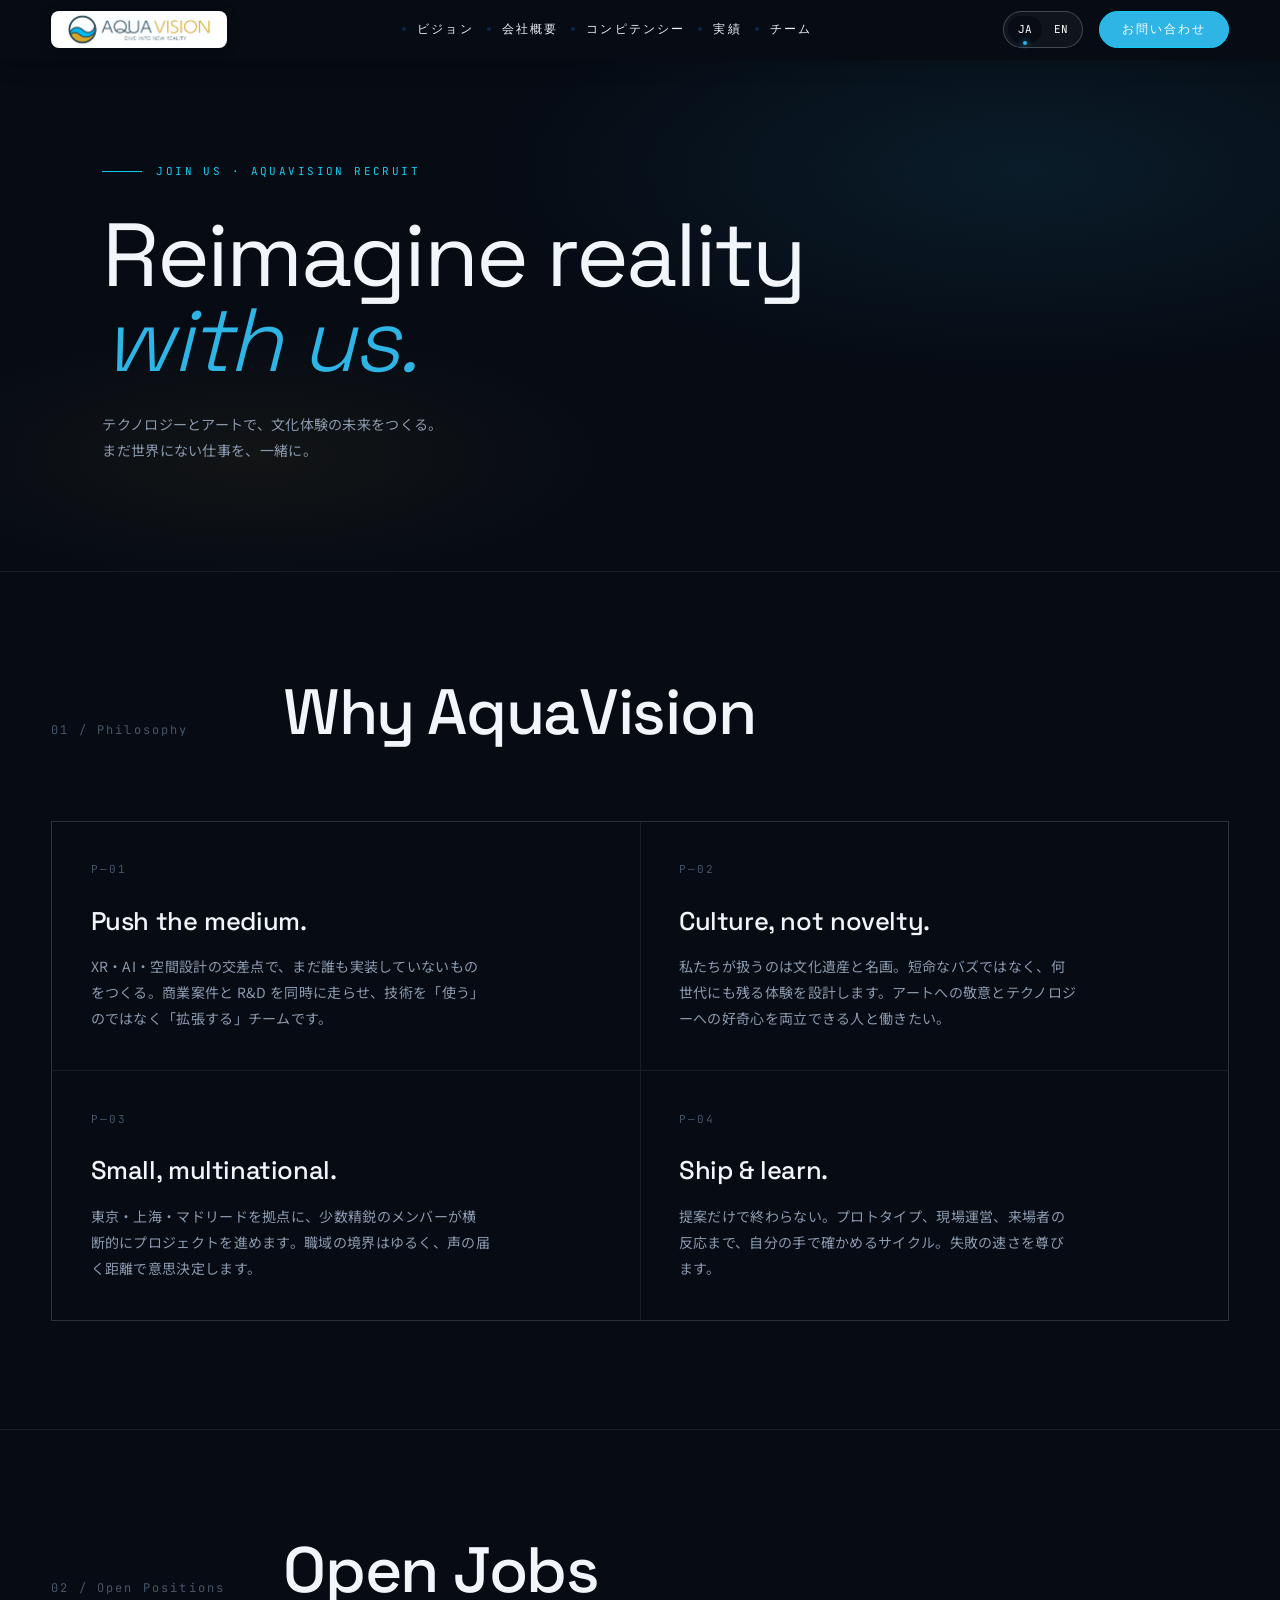
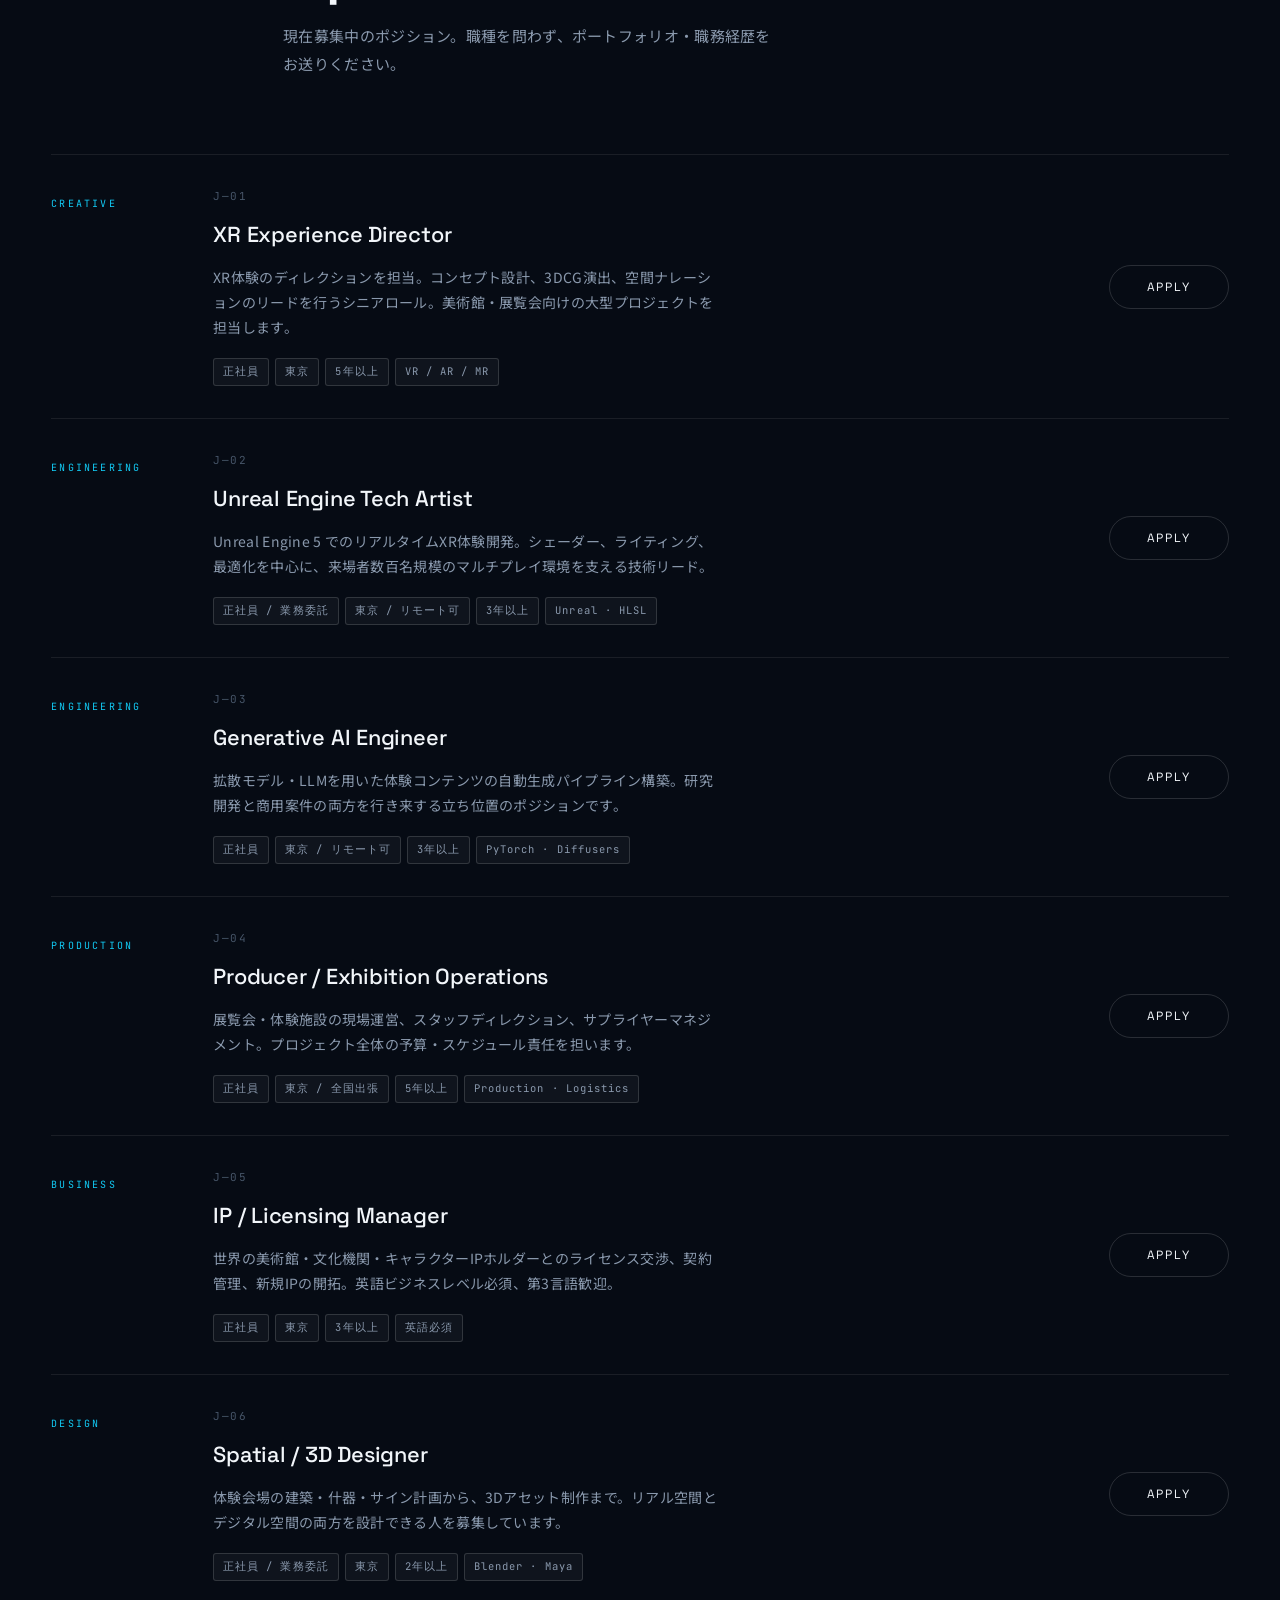
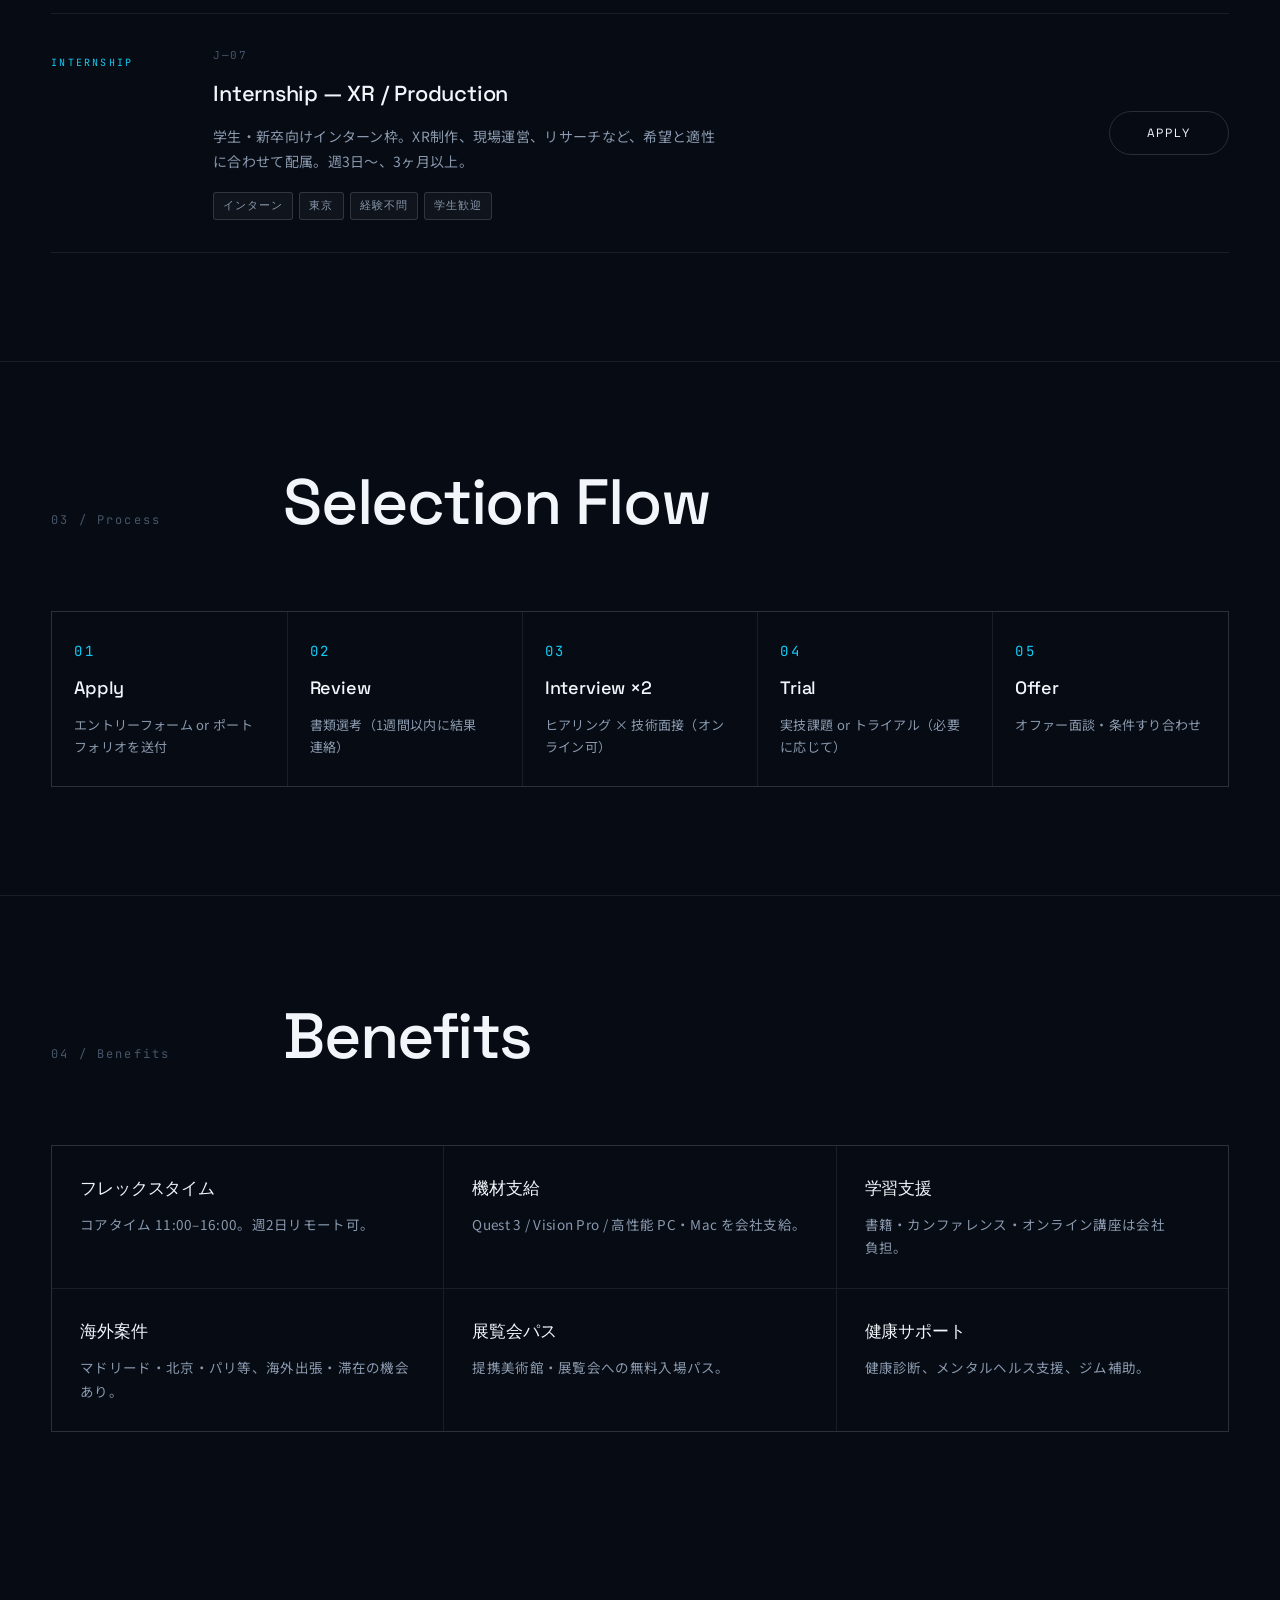
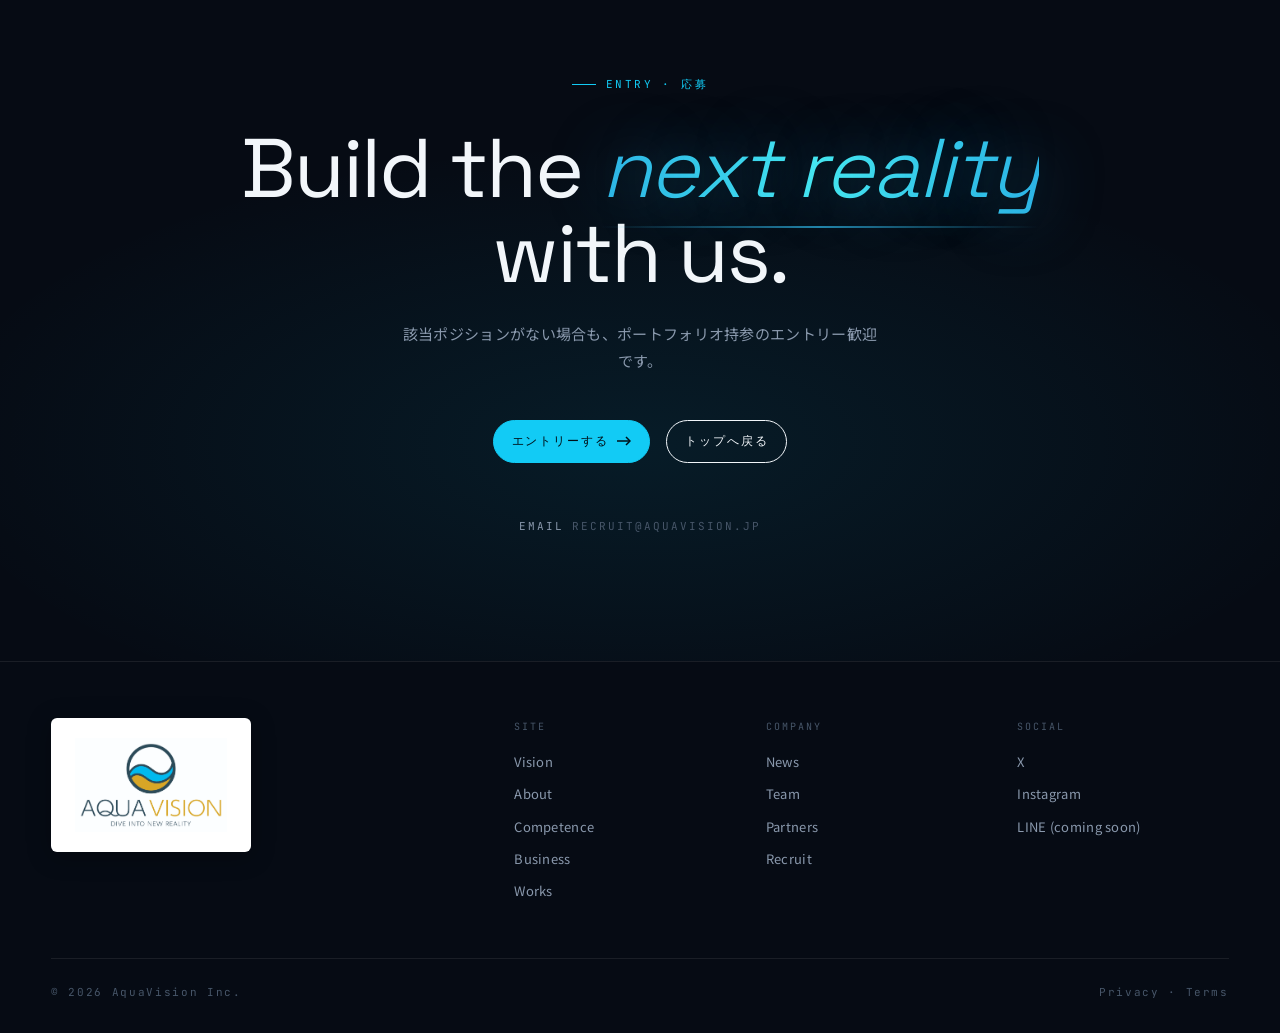
==== recruit.html @ 191fe47b "Initial publish: AquaVision website with hamburger nav and updated logo - Logo updated to aquavision" ====
<!doctype html>
<html lang="ja">
<head>
<meta charset="utf-8" />
<meta name="viewport" content="width=device-width, initial-scale=1" />
<title>Recruit — AquaVision Inc. — Dive Into New Reality</title>
<link rel="preconnect" href="https://fonts.googleapis.com">
<link rel="preconnect" href="https://fonts.gstatic.com" crossorigin>
<link rel="stylesheet" href="https://fonts.googleapis.com/css2?family=Space+Grotesk:wght@300;400;500;600;700&family=Noto+Sans+JP:wght@300;400;500;600;700&family=JetBrains+Mono:wght@400;500&display=swap">
<link rel="stylesheet" href="styles.css">
<link rel="stylesheet" href="subpage.css">
</head>
<body>

<!-- NAV -->
<nav class="nav scrolled" style="border-color: rgb(6, 11, 20); background-color: rgb(6, 11, 20); height: 60px;">
  <a href="index.html#vision" class="brand nav-brand-logo" style="line-height: 37; height: 37px;">
    <img src="assets/logo-horizontal-final.png" alt="AquaVision" style="width: auto; height: 35px;"/>
  </a>
  <ul class="nav-menu">
    <li><a href="index.html#vision" style="color: rgb(239, 243, 247);">ビジョン</a></li>
    <li><a href="index.html#about" style="color: rgb(239, 243, 247);">会社概要</a></li>
    <li><a href="index.html#services" style="color: rgb(239, 243, 247);">コンピテンシー</a></li>
    <li><a href="index.html#works" style="color: rgb(239, 243, 247);">実績</a></li>
    <li><a href="index.html#team" style="color: rgb(239, 243, 247);">チーム</a></li>
  </ul>
  <div class="nav-right">
    <div class="lang-toggle" role="group" aria-label="Language">
      <button class="active" style="background-color: rgb(7, 12, 21);">JA</button>
      <button style="color: rgb(255, 255, 255);">EN</button>
    </div>
    <a href="index.html#contact" class="cta-pill primary" style="height: 37px; border-color: rgb(20, 203, 245); color: rgb(20, 203, 245);">お問い合わせ</a>
  </div>
</nav>



<!-- ============== Hero ============== -->
<section class="subpage-hero" data-screen-label="Recruit Hero">
  <div class="container">
    <div class="subpage-eyebrow">
      <span class="line"></span>
      <span>JOIN US  ·  AquaVision Recruit</span>
    </div>
    <h1 class="subpage-headline">
      Reimagine reality<br/>
      <span class="it">with us.</span>
    </h1>
    <p class="subpage-headline-jp">
      テクノロジーとアートで、文化体験の未来をつくる。<br/>
      まだ世界にない仕事を、一緒に。
    </p>
  </div>
</section>

<!-- ============== Philosophy ============== -->
<section class="section" data-screen-label="Philosophy">
  <div class="container">
    <div class="section-header">
      <div class="label">01 / Philosophy</div>
      <div>
        <h2 class="h-section">Why AquaVision</h2>
      </div>
    </div>
    <div class="philosophy-grid">
      <div class="philo-card">
        <div class="philo-num">P—01</div>
        <h3 class="philo-title">Push the medium.</h3>
        <p class="philo-body">XR・AI・空間設計の交差点で、まだ誰も実装していないものをつくる。商業案件と R&D を同時に走らせ、技術を「使う」のではなく「拡張する」チームです。</p>
      </div>
      <div class="philo-card">
        <div class="philo-num">P—02</div>
        <h3 class="philo-title">Culture, not novelty.</h3>
        <p class="philo-body">私たちが扱うのは文化遺産と名画。短命なバズではなく、何世代にも残る体験を設計します。アートへの敬意とテクノロジーへの好奇心を両立できる人と働きたい。</p>
      </div>
      <div class="philo-card">
        <div class="philo-num">P—03</div>
        <h3 class="philo-title">Small, multinational.</h3>
        <p class="philo-body">東京・上海・マドリードを拠点に、少数精鋭のメンバーが横断的にプロジェクトを進めます。職域の境界はゆるく、声の届く距離で意思決定します。</p>
      </div>
      <div class="philo-card">
        <div class="philo-num">P—04</div>
        <h3 class="philo-title">Ship & learn.</h3>
        <p class="philo-body">提案だけで終わらない。プロトタイプ、現場運営、来場者の反応まで、自分の手で確かめるサイクル。失敗の速さを尊びます。</p>
      </div>
    </div>
  </div>
</section>

<!-- ============== Jobs ============== -->
<section id="jobs" class="section" data-screen-label="Jobs">
  <div class="container">
    <div class="section-header">
      <div class="label">02 / Open Positions</div>
      <div>
        <h2 class="h-section">Open Jobs</h2>
        <p class="lede" style="margin-top:20px;">現在募集中のポジション。職種を問わず、ポートフォリオ・職務経歴をお送りください。</p>
      </div>
    </div>

    <ul class="job-list">

      <li class="job-row">
        <div class="job-team">CREATIVE</div>
        <div class="job-main">
          <div class="job-id">J—01</div>
          <h3 class="job-title">XR Experience Director</h3>
          <p class="job-summary">XR体験のディレクションを担当。コンセプト設計、3DCG演出、空間ナレーションのリードを行うシニアロール。美術館・展覧会向けの大型プロジェクトを担当します。</p>
          <div class="job-tags">
            <span class="job-tag">正社員</span>
            <span class="job-tag">東京</span>
            <span class="job-tag">5年以上</span>
            <span class="job-tag">VR / AR / MR</span>
          </div>
        </div>
        <button type="button" class="job-apply">Apply</button>
      </li>

      <li class="job-row">
        <div class="job-team">ENGINEERING</div>
        <div class="job-main">
          <div class="job-id">J—02</div>
          <h3 class="job-title">Unreal Engine Tech Artist</h3>
          <p class="job-summary">Unreal Engine 5 でのリアルタイムXR体験開発。シェーダー、ライティング、最適化を中心に、来場者数百名規模のマルチプレイ環境を支える技術リード。</p>
          <div class="job-tags">
            <span class="job-tag">正社員 / 業務委託</span>
            <span class="job-tag">東京 / リモート可</span>
            <span class="job-tag">3年以上</span>
            <span class="job-tag">Unreal · HLSL</span>
          </div>
        </div>
        <button type="button" class="job-apply">Apply</button>
      </li>

      <li class="job-row">
        <div class="job-team">ENGINEERING</div>
        <div class="job-main">
          <div class="job-id">J—03</div>
          <h3 class="job-title">Generative AI Engineer</h3>
          <p class="job-summary">拡散モデル・LLMを用いた体験コンテンツの自動生成パイプライン構築。研究開発と商用案件の両方を行き来する立ち位置のポジションです。</p>
          <div class="job-tags">
            <span class="job-tag">正社員</span>
            <span class="job-tag">東京 / リモート可</span>
            <span class="job-tag">3年以上</span>
            <span class="job-tag">PyTorch · Diffusers</span>
          </div>
        </div>
        <button type="button" class="job-apply">Apply</button>
      </li>

      <li class="job-row">
        <div class="job-team">PRODUCTION</div>
        <div class="job-main">
          <div class="job-id">J—04</div>
          <h3 class="job-title">Producer / Exhibition Operations</h3>
          <p class="job-summary">展覧会・体験施設の現場運営、スタッフディレクション、サプライヤーマネジメント。プロジェクト全体の予算・スケジュール責任を担います。</p>
          <div class="job-tags">
            <span class="job-tag">正社員</span>
            <span class="job-tag">東京 / 全国出張</span>
            <span class="job-tag">5年以上</span>
            <span class="job-tag">Production · Logistics</span>
          </div>
        </div>
        <button type="button" class="job-apply">Apply</button>
      </li>

      <li class="job-row">
        <div class="job-team">BUSINESS</div>
        <div class="job-main">
          <div class="job-id">J—05</div>
          <h3 class="job-title">IP / Licensing Manager</h3>
          <p class="job-summary">世界の美術館・文化機関・キャラクターIPホルダーとのライセンス交渉、契約管理、新規IPの開拓。英語ビジネスレベル必須、第3言語歓迎。</p>
          <div class="job-tags">
            <span class="job-tag">正社員</span>
            <span class="job-tag">東京</span>
            <span class="job-tag">3年以上</span>
            <span class="job-tag">英語必須</span>
          </div>
        </div>
        <button type="button" class="job-apply">Apply</button>
      </li>

      <li class="job-row">
        <div class="job-team">DESIGN</div>
        <div class="job-main">
          <div class="job-id">J—06</div>
          <h3 class="job-title">Spatial / 3D Designer</h3>
          <p class="job-summary">体験会場の建築・什器・サイン計画から、3Dアセット制作まで。リアル空間とデジタル空間の両方を設計できる人を募集しています。</p>
          <div class="job-tags">
            <span class="job-tag">正社員 / 業務委託</span>
            <span class="job-tag">東京</span>
            <span class="job-tag">2年以上</span>
            <span class="job-tag">Blender · Maya</span>
          </div>
        </div>
        <button type="button" class="job-apply">Apply</button>
      </li>

      <li class="job-row">
        <div class="job-team">INTERNSHIP</div>
        <div class="job-main">
          <div class="job-id">J—07</div>
          <h3 class="job-title">Internship — XR / Production</h3>
          <p class="job-summary">学生・新卒向けインターン枠。XR制作、現場運営、リサーチなど、希望と適性に合わせて配属。週3日〜、3ヶ月以上。</p>
          <div class="job-tags">
            <span class="job-tag">インターン</span>
            <span class="job-tag">東京</span>
            <span class="job-tag">経験不問</span>
            <span class="job-tag">学生歓迎</span>
          </div>
        </div>
        <button type="button" class="job-apply">Apply</button>
      </li>

    </ul>
  </div>
</section>

<!-- ============== Process ============== -->
<section class="section" data-screen-label="Process">
  <div class="container">
    <div class="section-header">
      <div class="label">03 / Process</div>
      <div>
        <h2 class="h-section">Selection Flow</h2>
      </div>
    </div>
    <ol class="flow-list">
      <li><span class="flow-num">01</span><span class="flow-step">Apply</span><span class="flow-desc">エントリーフォーム or ポートフォリオを送付</span></li>
      <li><span class="flow-num">02</span><span class="flow-step">Review</span><span class="flow-desc">書類選考（1週間以内に結果連絡）</span></li>
      <li><span class="flow-num">03</span><span class="flow-step">Interview ×2</span><span class="flow-desc">ヒアリング × 技術面接（オンライン可）</span></li>
      <li><span class="flow-num">04</span><span class="flow-step">Trial</span><span class="flow-desc">実技課題 or トライアル（必要に応じて）</span></li>
      <li><span class="flow-num">05</span><span class="flow-step">Offer</span><span class="flow-desc">オファー面談・条件すり合わせ</span></li>
    </ol>
  </div>
</section>

<!-- ============== Benefits ============== -->
<section class="section" data-screen-label="Benefits">
  <div class="container">
    <div class="section-header">
      <div class="label">04 / Benefits</div>
      <div>
        <h2 class="h-section">Benefits</h2>
      </div>
    </div>
    <div class="benefits-grid">
      <div class="benefit"><div class="benefit-h">フレックスタイム</div><p>コアタイム 11:00–16:00。週2日リモート可。</p></div>
      <div class="benefit"><div class="benefit-h">機材支給</div><p>Quest 3 / Vision Pro / 高性能 PC・Mac を会社支給。</p></div>
      <div class="benefit"><div class="benefit-h">学習支援</div><p>書籍・カンファレンス・オンライン講座は会社負担。</p></div>
      <div class="benefit"><div class="benefit-h">海外案件</div><p>マドリード・北京・パリ等、海外出張・滞在の機会あり。</p></div>
      <div class="benefit"><div class="benefit-h">展覧会パス</div><p>提携美術館・展覧会への無料入場パス。</p></div>
      <div class="benefit"><div class="benefit-h">健康サポート</div><p>健康診断、メンタルヘルス支援、ジム補助。</p></div>
    </div>
  </div>
</section>

<!-- ============== CTA ============== -->
<section class="contact" data-screen-label="Apply CTA">
  <div class="contact-bg"></div>
  <div class="container contact-inner">
    <div class="eyebrow" style="margin-bottom:32px;">ENTRY  ·  応募</div>
    <h2 class="contact-line">Build the <em>next reality</em><br/>with us.</h2>
    <p class="lede" style="margin:24px auto 0; text-align:center;">該当ポジションがない場合も、ポートフォリオ持参のエントリー歓迎です。</p>
    <div class="contact-cta">
      <a href="mailto:recruit@aquavision.jp" class="cta-pill primary">エントリーする
        <svg width="14" height="10" viewBox="0 0 14 10" fill="none" stroke="currentColor" stroke-width="1.5">
          <line x1="0" y1="5" x2="12" y2="5"/>
          <polyline points="9,1 13,5 9,9"/>
        </svg>
      </a>
      <a href="index.html" class="cta-pill">トップへ戻る</a>
    </div>
    <div class="contact-meta">
      <span><span style="color:var(--fg-dim); margin-right:8px;">Email</span><a href="mailto:recruit@aquavision.jp">recruit@aquavision.jp</a></span>
    </div>
  </div>
</section>

<!-- FOOTER -->
<footer class="footer">
  <div class="footer-brand">
    <div class="footer-logo-card">
      <img src="assets/logo-vertical-cmyk.jpg" alt="AquaVision — Dive Into New Reality" />
    </div>
  </div>
  <div class="footer-col">
    <h5>Site</h5>
    <ul>
      <li><a href="index.html#vision">Vision</a></li>
      <li><a href="index.html#about">About</a></li>
      <li><a href="index.html#services">Competence</a></li>
      <li><a href="index.html#business">Business</a></li>
      <li><a href="index.html#works">Works</a></li>
    </ul>
  </div>
  <div class="footer-col">
    <h5>Company</h5>
    <ul>
      <li><a href="news.html">News</a></li>
      <li><a href="index.html#team">Team</a></li>
      <li><a href="index.html#partners">Partners</a></li>
      <li><a href="recruit.html">Recruit</a></li>
    </ul>
  </div>
  <div class="footer-col">
    <h5>Social</h5>
    <ul>
      <li><a href="https://x.com/AquaVisionVR" target="_blank" rel="noopener noreferrer">X</a></li>
      <li><a href="https://www.instagram.com/artmasters.jp/" target="_blank" rel="noopener noreferrer">Instagram</a></li>
      <li><a href="#">LINE  (coming soon)</a></li>
    </ul>
  </div>
  <div class="footer-bottom">
    <span>© 2026 AquaVision Inc.</span>
    <a href="#">Privacy · Terms</a>
  </div>
</footer>



</body>
</html>
---- styles.css ----
:root{
  /* Brand-rooted palette — navy + aqua + gold from AquaVision mark */
  --bg: #060B14;
  --bg-2: #0B1422;
  --bg-3: #0F1B2D;
  --navy: #0F3461;      /* brand navy (logo outline + AQUA) */
  --fg: #F2F6FA;
  --fg-dim: #8A99AD;
  --fg-mute: #475669;
  --line: rgba(255,255,255,0.08);
  --line-2: rgba(255,255,255,0.14);

  --aqua: #2EB5E6;      /* brand aqua (wave) */
  --gold: #D4A82A;      /* brand gold (VISION + lower wave) */

  --accent: oklch(0.78 0.14 220);     /* aqua */
  --accent-2: oklch(0.82 0.13 95);    /* gold */
  --accent-glow: oklch(0.78 0.14 220 / 0.35);

  --font-en: "Space Grotesk", "Helvetica Neue", Helvetica, Arial, sans-serif;
  --font-jp: "Noto Sans JP", "Hiragino Kaku Gothic ProN", sans-serif;
  --font-mono: "JetBrains Mono", ui-monospace, monospace;

  --container: 1440px;
  --gutter: clamp(20px, 4vw, 56px);
}

[data-accent="violet"]{
  --accent: oklch(0.78 0.16 295);
  --accent-2: oklch(0.66 0.20 300);
  --accent-glow: oklch(0.78 0.16 295 / 0.35);
}
[data-accent="amber"]{
  --accent: oklch(0.84 0.14 80);
  --accent-2: oklch(0.74 0.16 65);
  --accent-glow: oklch(0.84 0.14 80 / 0.32);
}
[data-accent="mint"]{
  --accent: oklch(0.84 0.13 165);
  --accent-2: oklch(0.74 0.16 170);
  --accent-glow: oklch(0.84 0.13 165 / 0.32);
}

*{ box-sizing: border-box; margin: 0; padding: 0; }
html, body{ background: var(--bg); color: var(--fg); }
html{ scroll-behavior: smooth; }
body{
  font-family: var(--font-jp);
  font-weight: 400;
  font-size: 15px;
  line-height: 1.7;
  letter-spacing: 0.02em;
  -webkit-font-smoothing: antialiased;
  overflow-x: hidden;
  text-wrap: pretty;
}

img, svg, video{ display: block; max-width: 100%; }
a{ color: inherit; text-decoration: none; }
button{ font: inherit; color: inherit; background: none; border: none; cursor: pointer; }

::selection{ background: var(--accent); color: var(--bg); }

/* ================ Reusables ================= */
.eyebrow{
  font-family: var(--font-mono);
  font-size: 11px;
  letter-spacing: 0.22em;
  text-transform: uppercase;
  color: var(--accent);
  display: inline-flex;
  align-items: center;
  gap: 10px;
}
.eyebrow::before{
  content: "";
  width: 24px; height: 1px;
  background: var(--accent);
}
.eyebrow.no-line::before{ display: none; }

.h-display{
  font-family: var(--font-en);
  font-weight: 500;
  font-size: clamp(48px, 7.5vw, 112px);
  letter-spacing: -0.025em;
  line-height: 0.95;
}
.h-section{
  font-family: var(--font-en);
  font-weight: 500;
  font-size: clamp(40px, 5vw, 72px);
  letter-spacing: -0.02em;
  line-height: 1.0;
}
.h-jp-sub{
  font-family: var(--font-jp);
  font-weight: 400;
  font-size: clamp(14px, 1vw, 16px);
  letter-spacing: 0.18em;
  color: var(--fg-dim);
  margin-top: 14px;
}
.h-sub{
  font-family: var(--font-jp);
  font-weight: 500;
  font-size: clamp(20px, 1.8vw, 28px);
  letter-spacing: 0.02em;
  line-height: 1.5;
}
.lede{
  color: var(--fg-dim);
  font-size: clamp(15px, 1.05vw, 17px);
  line-height: 1.85;
  max-width: 62ch;
}
.mono{ font-family: var(--font-mono); }

.container{
  max-width: var(--container);
  margin: 0 auto;
  padding: 0 var(--gutter);
}

.section{
  padding: clamp(80px, 12vh, 160px) 0;
  position: relative;
}
.section + .section{ border-top: 1px solid var(--line); }

.section-header{
  display: grid;
  grid-template-columns: 200px 1fr;
  gap: 32px;
  align-items: baseline;
  margin-bottom: clamp(40px, 6vw, 80px);
}
.section-header .label{
  font-family: var(--font-mono);
  font-size: 12px;
  letter-spacing: 0.18em;
  color: var(--fg-mute);
  padding-top: 12px;
}
@media (max-width: 720px){
  .section-header{ grid-template-columns: 1fr; gap: 16px; }
  .section-header .label{ padding-top: 0; }
}

/* ================ Nav ================ */
.nav{
  position: fixed;
  inset: 0 0 auto 0;
  z-index: 50;
  padding: 18px var(--gutter);
  display: flex;
  align-items: center;
  justify-content: space-between;
  background: #FFFFFF;
  border-bottom: 1px solid rgba(15, 52, 97, 0.08);
  transition: box-shadow .3s ease;
  color: var(--navy);
}
.nav.scrolled{
  box-shadow: 0 2px 24px rgba(0, 0, 0, 0.18);
}
.brand{
  display: flex; align-items: center; gap: 10px;
  font-family: var(--font-en);
  font-weight: 600;
  letter-spacing: 0.02em;
  color: var(--navy);
  background: #FFFFFF;
  padding: 6px 14px 6px 8px;
  border-radius: 999px;
  box-shadow: 0 2px 12px rgba(0, 0, 0, 0.25);
}
.brand.nav-brand-pill{
  background: #FFFFFF;
  padding: 0 18px 0 8px;
  border-radius: 999px;
  box-shadow: 0 2px 12px rgba(0, 0, 0, 0.25);
  display: inline-flex;
  align-items: center;
  gap: 12px;
  text-decoration: none;
  height: 42px;
}
.brand.nav-brand-pill .brand-name-nav{
  display: inline-flex;
  align-items: center;
  line-height: 1;
}
.brand.nav-brand-pill .aqua-part{ color: #0F3461; }
.brand.nav-brand-pill .accent{ color: #D4A82A; }

.brand.nav-brand-logo{
  background: #FFFFFF;
  padding: 5px 14px;
  border-radius: 8px;
  box-shadow: 0 2px 12px rgba(0, 0, 0, 0.25);
  height: 44px;
}
.brand.nav-brand-logo img{
  height: 100%;
  width: auto;
  display: block;
}
.brand-mark{
  width: 28px; height: 28px;
  display: grid; place-items: center;
}
.brand-name{ font-size: 15px; }
.brand-name .accent{ color: var(--gold); }

.nav-menu{
  display: flex; gap: 28px;
  font-family: var(--font-en);
  font-size: 12px;
  letter-spacing: 0.18em;
  text-transform: uppercase;
  color: rgba(15, 52, 97, 0.65);
}
.nav-menu a{ transition: color .2s; position: relative; padding: 6px 0; color: inherit; }
.nav-menu a:hover{ color: var(--navy); }
.nav-menu a:hover::after{
  content: ""; position: absolute; left: 0; bottom: 0; height: 1px; width: 100%;
  background: var(--navy);
}
@media (max-width: 900px){ .nav-menu{ display: none; } }

.nav-right{ display: flex; align-items: center; gap: 16px; }
@media (max-width: 900px){
  .nav-lang-desktop,
  .nav-cta-desktop{ display: none !important; }
}

/* ================ Hamburger ================ */
.hamburger{
  display: none;
  flex-direction: column;
  gap: 5px;
  width: 36px;
  height: 36px;
  justify-content: center;
  align-items: center;
  border: 1px solid rgba(255,255,255,0.2);
  border-radius: 6px;
  background: rgba(255,255,255,0.06);
  transition: background .2s, border-color .2s;
  flex-shrink: 0;
}
.hamburger:hover{ background: rgba(255,255,255,0.12); border-color: rgba(255,255,255,0.35); }
.hamburger span{
  display: block;
  width: 18px; height: 1.5px;
  background: #fff;
  border-radius: 2px;
  transition: transform .3s cubic-bezier(.2,.7,.2,1), opacity .3s;
  transform-origin: center;
}
.hamburger.open span:nth-child(1){ transform: translateY(6.5px) rotate(45deg); }
.hamburger.open span:nth-child(2){ opacity: 0; transform: scaleX(0); }
.hamburger.open span:nth-child(3){ transform: translateY(-6.5px) rotate(-45deg); }
@media (max-width: 900px){ .hamburger{ display: flex; } }

/* ================ Mobile menu ================ */
.mobile-menu-overlay{
  position: fixed; inset: 0;
  z-index: 44;
  background: rgba(0,0,0,0.55);
  backdrop-filter: blur(3px);
}
.mobile-menu{
  position: fixed;
  top: 60px; right: 0; bottom: 0;
  width: min(300px, 100vw);
  z-index: 45;
  background: rgb(8, 14, 26);
  border-left: 1px solid rgba(255,255,255,0.09);
  display: flex;
  flex-direction: column;
  padding: 28px 24px 32px;
  transform: translateX(100%);
  transition: transform .35s cubic-bezier(.2,.7,.2,1);
  will-change: transform;
}
.mobile-menu.open{ transform: translateX(0); }
.mobile-menu-list{
  list-style: none;
  flex: 1;
}
.mobile-menu-list a{
  display: block;
  font-family: var(--font-en);
  font-size: 13px;
  letter-spacing: 0.2em;
  text-transform: uppercase;
  color: rgba(255,255,255,0.65);
  padding: 15px 0;
  border-bottom: 1px solid rgba(255,255,255,0.07);
  transition: color .2s, padding-left .2s;
}
.mobile-menu-list a:hover{ color: var(--aqua); padding-left: 6px; }
.mobile-menu-bottom{
  display: flex;
  flex-direction: column;
  gap: 14px;
  padding-top: 24px;
  border-top: 1px solid rgba(255,255,255,0.09);
}
.mobile-menu-bottom .lang-toggle{
  border-color: rgba(255,255,255,0.18);
}
.mobile-menu-bottom .cta-pill{
  text-align: center;
  justify-content: center;
}
.lang-toggle{
  font-family: var(--font-mono);
  font-size: 11px;
  letter-spacing: 0.15em;
  border: 1px solid rgba(255, 255, 255, 0.22);
  border-radius: 999px;
  padding: 4px;
  display: flex;
  gap: 2px;
  background: rgba(255, 255, 255, 0.04);
}
.lang-toggle button{
  padding: 4px 10px;
  border-radius: 999px;
  color: #FFFFFF;
  transition: all .2s;
  position: relative;
}
.lang-toggle button:hover{ background: rgba(255, 255, 255, 0.08); }
.lang-toggle button.active{
  background: rgba(255, 255, 255, 0.08);
  color: #FFFFFF;
  font-weight: 400;
}
/* small aqua dot indicator under the active option */
.lang-toggle button.active::after{
  content: "";
  position: absolute;
  left: 50%;
  bottom: -2px;
  transform: translateX(-50%);
  width: 4px; height: 4px;
  border-radius: 50%;
  background: var(--aqua);
  box-shadow: 0 0 6px var(--aqua);
}
.cta-pill{
  font-family: var(--font-en);
  font-size: 12px;
  letter-spacing: 0.16em;
  text-transform: uppercase;
  border: 1px solid var(--fg);
  color: var(--fg);
  padding: 10px 18px;
  border-radius: 999px;
  transition: all .2s;
  display: inline-flex;
  align-items: center;
  gap: 8px;
}
.cta-pill:hover{
  background: var(--fg);
  color: var(--bg);
}
.cta-pill.primary{
  background: var(--accent);
  border-color: var(--accent);
  color: #001018;
}
.cta-pill.primary:hover{
  background: transparent;
  color: var(--accent);
}
/* CTA inside the nav — bright aqua background, white text */
.nav .cta-pill.primary{
  background: var(--aqua);
  border-color: var(--aqua);
  color: #FFFFFF !important;
  min-width: 130px;
  justify-content: center;
  text-align: center;
}
.nav .cta-pill.primary:hover{
  background: transparent;
  color: var(--aqua) !important;
  border-color: var(--aqua);
}

/* ================ Hero ================ */
.hero{
  position: relative;
  min-height: 100vh;
  display: flex;
  align-items: flex-end;
  padding: 0 var(--gutter) clamp(60px, 10vh, 120px);
  overflow: hidden;
}
.hero-canvas{
  position: absolute;
  inset: 0;
  width: 100%;
  height: 100%;
  z-index: 0;
}
.hero-vignette{
  position: absolute;
  inset: 0;
  pointer-events: none;
  background:
    radial-gradient(ellipse at 60% 40%, transparent 0%, var(--bg) 80%),
    linear-gradient(180deg, rgba(10,14,20,0.4) 0%, transparent 30%, transparent 70%, var(--bg) 100%);
}
.hero-content{
  position: relative;
  z-index: 2;
  max-width: var(--container);
  margin: 0 auto;
  width: 100%;
}
.hero-meta{
  display: flex;
  justify-content: space-between;
  align-items: flex-end;
  gap: 32px;
  flex-wrap: wrap;
}
.hero-headline{
  font-family: var(--font-en);
  font-weight: 400;
  font-size: clamp(56px, 9vw, 148px);
  letter-spacing: -0.035em;
  line-height: 0.92;
  text-shadow: 0 2px 60px rgba(2,8,16,0.7);
}
.hero-headline .it{
  font-style: italic;
  font-weight: 300;
  color: var(--accent);
}
.hero-headline .thin{ font-weight: 300; }
.hero-jp{
  margin-top: 28px;
  font-size: clamp(13px, 0.95vw, 16px);
  color: var(--fg-dim);
  line-height: 1.95;
  max-width: none;
  width: max-content;
  white-space: pre;
  letter-spacing: 0.04em;
}
@media (max-width: 720px){
  .hero-jp{ font-size: 13px; white-space: pre-line; width: 100%; max-width: 100%; }
}
.hero-bottom{
  display: grid;
  grid-template-columns: 1fr auto;
  align-items: end;
  gap: 32px;
  margin-top: clamp(48px, 8vh, 96px);
}
.hero-scroll{
  font-family: var(--font-mono);
  font-size: 11px;
  letter-spacing: 0.22em;
  color: var(--fg-mute);
  text-transform: uppercase;
  display: flex; align-items: center; gap: 10px;
}
.hero-scroll .line{
  width: 40px; height: 1px; background: var(--fg-mute);
  position: relative;
  overflow: hidden;
}
.hero-scroll .line::after{
  content: "";
  position: absolute; inset: 0;
  background: var(--accent);
  animation: scroll-line 2.4s ease-in-out infinite;
}
@keyframes scroll-line{
  0%{ transform: translateX(-100%); }
  50%{ transform: translateX(0); }
  100%{ transform: translateX(100%); }
}

.hero-stats{
  display: flex; gap: clamp(20px, 3vw, 48px);
  flex-wrap: wrap;
}
.hero-stats .stat{
  min-width: 140px;
  padding-left: 14px;
  border-left: 1px solid var(--line-2);
}
.hero-stats .v{
  font-family: var(--font-en);
  font-weight: 500;
  font-size: clamp(22px, 2.2vw, 30px);
  letter-spacing: -0.015em;
  color: var(--fg);
  line-height: 1;
  white-space: nowrap;
}
.hero-stats .l{
  font-family: var(--font-mono);
  font-size: 10px;
  letter-spacing: 0.2em;
  text-transform: uppercase;
  color: var(--fg-mute);
  margin-top: 6px;
}

/* ================ About ================ */
.about-grid{
  display: grid;
  grid-template-columns: 1.2fr 1fr;
  gap: clamp(40px, 6vw, 96px);
  align-items: start;
}
.about-grid.simple{
  grid-template-columns: 1fr 1fr;
  align-items: start;
}
@media (max-width: 900px){ .about-grid, .about-grid.simple{ grid-template-columns: 1fr; } }
.about-lede{
  font-family: var(--font-jp);
  font-weight: 400;
  font-size: clamp(14px, 1vw, 16px);
  line-height: 1.95;
  letter-spacing: 0.02em;
  color: var(--fg-dim);
  max-width: 50ch;
  margin-bottom: 32px;
}
.about-image{
  position: relative;
  border: 1px solid var(--line);
  overflow: hidden;
  aspect-ratio: 16 / 10;
  background: var(--bg-2);
}
.about-image img{
  width: 100%; height: 100%;
  object-fit: cover;
  display: block;
  transition: transform 1.6s cubic-bezier(.2,.7,.2,1);
}
.about-image:hover img{ transform: scale(1.04); }
.about-image-cap{
  position: absolute;
  bottom: 12px; left: 14px;
  font-family: var(--font-mono);
  font-size: 10px;
  letter-spacing: 0.2em;
  text-transform: uppercase;
  color: var(--fg);
  background: rgba(6, 11, 20, 0.75);
  backdrop-filter: blur(8px);
  padding: 5px 10px;
  border: 1px solid var(--line-2);
}
@media (max-width: 900px){ .about-grid{ grid-template-columns: 1fr; } }
.about-statement{
  font-family: var(--font-jp);
  font-weight: 400;
  font-size: clamp(22px, 2.4vw, 36px);
  line-height: 1.55;
  letter-spacing: 0.01em;
}
.about-statement em{
  font-style: normal;
  color: var(--accent);
}
.about-aside{
  border-left: 1px solid var(--line);
  padding-left: clamp(20px, 3vw, 40px);
  color: var(--fg-dim);
  line-height: 1.85;
}
.about-meta{
  display: grid;
  grid-template-columns: 110px 1fr;
  gap: 18px 28px;
  font-size: 14.5px;
  line-height: 1.7;
}
.about-grid.simple .about-meta{
  margin-top: 0;
  border-top: none;
  padding-top: 0;
}
.about-grid.simple .about-meta dt{
  padding-top: 5px;
}
.about-grid.simple .about-meta dd{
  border-bottom: 1px solid var(--line);
  padding-bottom: 18px;
  white-space: pre-line;
}
.about-grid.simple .about-meta dt{
  border-bottom: 1px solid var(--line);
  padding-bottom: 18px;
}
.about-grid.simple .about-meta > :nth-last-child(-n+2){
  border-bottom: none;
  padding-bottom: 0;
}
.about-meta dt{
  font-family: var(--font-mono);
  font-size: 10px;
  letter-spacing: 0.2em;
  text-transform: uppercase;
  color: var(--fg-mute);
  padding-top: 3px;
}
.about-meta dd{ color: var(--fg); }

/* ================ Services ================ */
/* ================ Services (Core Competence cards) ================ */
.services{
  display: grid;
  grid-template-columns: repeat(3, 1fr);
  gap: 1px;
  background: var(--line);
  border: 1px solid var(--line);
}
@media (max-width: 900px){ .services{ grid-template-columns: repeat(2, 1fr); } }
@media (max-width: 600px){ .services{ grid-template-columns: 1fr; } }

.service-image{
  background: #000 !important;
  padding: 0 !important;
  position: relative;
  overflow: hidden;
  cursor: default;
}
.service-image img{
  width: 100%;
  height: 100%;
  object-fit: cover;
  display: block;
}
.service-image-cap{
  position: absolute;
  inset: auto 0 0 0;
  padding: 20px 24px;
  background: linear-gradient(180deg, transparent, rgba(0,0,0,0.85));
}
.service-image-kicker{
  font-family: var(--font-mono);
  font-size: 10px;
  letter-spacing: 0.22em;
  text-transform: uppercase;
  color: var(--accent);
  margin-bottom: 6px;
}
.service-image-title{
  font-family: var(--font-en);
  font-weight: 500;
  font-size: clamp(16px, 1.4vw, 20px);
  letter-spacing: -0.01em;
  color: var(--fg);
  margin-bottom: 4px;
}
.service-image-sub{
  font-family: var(--font-mono);
  font-size: 10.5px;
  letter-spacing: 0.12em;
  color: var(--fg-dim);
  text-transform: uppercase;
}
.service{
  background: var(--bg);
  padding: clamp(22px, 2.4vw, 36px);
  min-height: 340px;
  display: flex;
  flex-direction: column;
  justify-content: space-between;
  position: relative;
  overflow: hidden;
  transition: background .35s ease;
  cursor: default;
}
.service:hover{ background: var(--bg-2); }
.service:hover .service-glyph{ opacity: 1; transform: translateY(0) scale(1); color: var(--accent); }
.service-num{
  font-family: var(--font-mono);
  font-size: 11px;
  letter-spacing: 0.2em;
  color: var(--fg-mute);
}
.service-glyph{
  width: 64px; height: 64px;
  margin: 16px 0 24px;
  opacity: 0.85;
  transform: translateY(4px) scale(0.95);
  transition: all .5s cubic-bezier(.2,.7,.2,1);
  color: var(--fg-dim);
}
.service-title{
  font-family: var(--font-en);
  font-weight: 500;
  font-size: clamp(22px, 2vw, 30px);
  letter-spacing: -0.015em;
  line-height: 1.15;
}
.service-title .jp{
  display: block;
  font-family: var(--font-jp);
  font-size: 13px;
  color: var(--fg-dim);
  letter-spacing: 0.15em;
  margin-top: 8px;
  font-weight: 400;
}
.service-body{
  color: var(--fg-dim);
  font-size: 13.5px;
  line-height: 1.8;
  margin-top: 20px;
}
.service-tags{
  display: flex; flex-wrap: wrap;
  gap: 6px;
  margin-top: 24px;
}
.tag{
  font-family: var(--font-mono);
  font-size: 10.5px;
  letter-spacing: 0.12em;
  color: var(--fg-dim);
  border: 1px solid var(--line-2);
  padding: 4px 9px;
  border-radius: 4px;
}

/* ================ Works ================ */
.featured-work{
  display: grid;
  grid-template-columns: 1.15fr 1fr;
  gap: clamp(32px, 5vw, 72px);
  align-items: stretch;
  margin-bottom: 24px;
}
@media (max-width: 900px){ .featured-work{ grid-template-columns: 1fr; } }
.featured-work-vis{
  position: relative;
  aspect-ratio: 4 / 3;
  overflow: hidden;
  border: 1px solid var(--line);
  background: var(--bg-2);
}
.featured-work-vis svg{ width: 100%; height: 100%; }
.featured-work-kicker{
  position: absolute;
  top: 18px; left: 18px;
  z-index: 2;
  font-family: var(--font-mono);
  font-size: 10px;
  letter-spacing: 0.22em;
  text-transform: uppercase;
  color: var(--accent);
  background: rgba(6, 11, 20, 0.7);
  backdrop-filter: blur(8px);
  border: 1px solid var(--line-2);
  padding: 6px 12px;
}
.featured-work-body{ display: flex; flex-direction: column; justify-content: center; padding: 8px 0; }
.featured-work-title{
  font-family: var(--font-en);
  font-weight: 500;
  font-size: clamp(36px, 4.5vw, 64px);
  letter-spacing: -0.02em;
  line-height: 1.0;
  margin-bottom: 12px;
}
.featured-work-sub{
  font-family: var(--font-jp);
  font-size: clamp(15px, 1.2vw, 18px);
  color: var(--fg-dim);
  margin-bottom: 24px;
  letter-spacing: 0.05em;
}
.featured-work-p{
  color: var(--fg-dim);
  font-size: 14.5px;
  line-height: 1.85;
  margin-bottom: 14px;
}
.featured-work-meta{
  margin-top: 24px;
  display: grid;
  grid-template-columns: 110px 1fr;
  gap: 10px 24px;
  font-size: 13px;
  border-top: 1px solid var(--line);
  padding-top: 20px;
}
.featured-work-meta dt{
  font-family: var(--font-mono);
  font-size: 10px;
  letter-spacing: 0.2em;
  text-transform: uppercase;
  color: var(--fg-mute);
}
.featured-work-meta dd{ color: var(--fg); }

.works{
  display: grid;
  grid-template-columns: repeat(2, 1fr);
  gap: clamp(20px, 2.4vw, 36px);
}
@media (max-width: 720px){ .works{ grid-template-columns: 1fr; } }
.work{
  position: relative;
  cursor: pointer;
  transition: transform .5s cubic-bezier(.2,.7,.2,1);
  background: none;
  border: none;
  padding: 0;
  text-align: left;
  font: inherit;
  color: inherit;
  display: block;
  width: 100%;
}
.work:hover{ transform: translateY(-4px); }
.work-img{
  width: 100%;
  height: 100%;
  object-fit: cover;
  display: block;
  transition: transform 1s cubic-bezier(.2,.7,.2,1);
}
.work:hover .work-img{ transform: scale(1.03); }
.work:hover .work-plus{ background: var(--aqua); color: #001018; transform: scale(1.05); }
.work-plus{
  position: absolute;
  bottom: 14px; right: 14px;
  width: 34px; height: 34px;
  border-radius: 50%;
  background: rgba(6, 11, 20, 0.7);
  border: 1px solid var(--line-2);
  backdrop-filter: blur(8px);
  color: var(--fg);
  display: grid; place-items: center;
  transition: all .25s ease;
  z-index: 3;
}
.work-tagline{
  margin-top: 10px;
  font-family: var(--font-mono);
  font-size: 10.5px;
  letter-spacing: 0.18em;
  color: var(--accent);
  text-transform: uppercase;
}
.work-thumb{
  position: relative;
  aspect-ratio: 16 / 11;
  overflow: hidden;
  border: 1px solid var(--line);
  background: var(--bg-2);
}
.work-thumb::after{
  content: "";
  position: absolute; inset: 0;
  background: linear-gradient(180deg, transparent 50%, rgba(10,14,20,0.75) 100%);
}
.work-thumb svg{ width: 100%; height: 100%; }
.work:hover .work-thumb svg .accent-stroke{ stroke: var(--accent); }
.work-info{
  display: flex;
  justify-content: space-between;
  align-items: baseline;
  margin-top: 14px;
  gap: 16px;
}
.work-title{
  font-family: var(--font-en);
  font-weight: 500;
  font-size: clamp(16px, 1.3vw, 20px);
  letter-spacing: -0.01em;
}
.work-title .jp{
  display: block;
  font-family: var(--font-jp);
  font-size: 12px;
  font-weight: 400;
  color: var(--fg-dim);
  margin-top: 4px;
  letter-spacing: 0.05em;
}
.work-meta{
  font-family: var(--font-mono);
  font-size: 10.5px;
  letter-spacing: 0.18em;
  color: var(--fg-mute);
  text-transform: uppercase;
  white-space: nowrap;
}
.work-tag{
  position: absolute;
  top: 14px; left: 14px;
  z-index: 2;
  font-family: var(--font-mono);
  font-size: 10px;
  letter-spacing: 0.2em;
  text-transform: uppercase;
  background: rgba(10,14,20,0.7);
  backdrop-filter: blur(8px);
  border: 1px solid var(--line-2);
  padding: 4px 8px;
  color: var(--fg);
}

.work.span-7, .work.span-5, .work.span-6, .work.span-4, .work.span-8{ grid-column: auto; }
@media (max-width: 720px){
  .work[class*="span-"]{ grid-column: span 1; }
}

/* ================ Technology ================ */
.tech-wrap{
  display: grid;
  grid-template-columns: 1fr 1.1fr;
  gap: clamp(40px, 6vw, 96px);
  align-items: center;
}
@media (max-width: 900px){ .tech-wrap{ grid-template-columns: 1fr; } }
.tech-vis{
  aspect-ratio: 1 / 1;
  position: relative;
  border: 1px solid var(--line);
  background:
    radial-gradient(circle at 50% 50%, rgba(255,255,255,0.03), transparent 60%),
    linear-gradient(135deg, var(--bg-2) 0%, var(--bg) 100%);
  overflow: hidden;
}
.tech-vis-label{
  position: absolute;
  top: 16px; left: 16px;
  font-family: var(--font-mono);
  font-size: 10px;
  letter-spacing: 0.2em;
  color: var(--fg-mute);
}
.tech-vis-label .dot{
  display: inline-block;
  width: 6px; height: 6px;
  border-radius: 50%;
  background: var(--accent);
  margin-right: 8px;
  vertical-align: middle;
  box-shadow: 0 0 12px var(--accent-glow);
  animation: pulse 2s ease-in-out infinite;
}
@keyframes pulse{
  0%, 100%{ opacity: 1; transform: scale(1); }
  50%{ opacity: 0.6; transform: scale(0.85); }
}
.tech-list{
  list-style: none;
}
.tech-item{
  padding: 24px 0;
  border-top: 1px solid var(--line);
  display: grid;
  grid-template-columns: 40px 1fr auto;
  gap: 20px;
  align-items: baseline;
  cursor: default;
  transition: padding .3s;
}
.tech-item:last-child{ border-bottom: 1px solid var(--line); }
.tech-item:hover{ padding-left: 12px; }
.tech-item:hover .tech-name{ color: var(--accent); }
.tech-num{
  font-family: var(--font-mono);
  font-size: 11px;
  color: var(--fg-mute);
  letter-spacing: 0.15em;
}
.tech-name{
  font-family: var(--font-en);
  font-weight: 500;
  font-size: clamp(20px, 1.8vw, 26px);
  letter-spacing: -0.01em;
  transition: color .3s;
}
.tech-name .jp{
  font-family: var(--font-jp);
  font-size: 13px;
  font-weight: 400;
  color: var(--fg-dim);
  margin-left: 12px;
  letter-spacing: 0.06em;
}
.tech-keyword{
  font-family: var(--font-mono);
  font-size: 11px;
  letter-spacing: 0.18em;
  color: var(--fg-mute);
  text-transform: uppercase;
}

/* ================ News ================ */
.news-list{ list-style: none; }
.news-item-link{
  display: grid;
  grid-template-columns: 140px 120px 1fr 32px;
  gap: 24px;
  align-items: center;
  text-decoration: none;
  color: inherit;
  width: 100%;
}
@media (max-width: 720px){
  .news-item-link{ grid-template-columns: 1fr; gap: 8px; }
}
.news-item{
  padding: 0;
  border-top: 1px solid var(--line);
  cursor: pointer;
  transition: all .25s;
}
.news-item:last-child{ border-bottom: 1px solid var(--line); }
.news-item .news-item-link{ padding: 28px 0; transition: padding .25s; }
.news-item:hover{ background: linear-gradient(90deg, transparent, rgba(255,255,255,0.02), transparent); }
.news-item:hover .news-item-link{ padding-left: 12px; padding-right: 0; }
.news-item:hover .news-arrow{ transform: translateX(4px); color: var(--accent); }
.news-date{
  font-family: var(--font-mono);
  font-size: 12px;
  letter-spacing: 0.15em;
  color: var(--fg-mute);
}
.news-cat{
  font-family: var(--font-mono);
  font-size: 10px;
  letter-spacing: 0.18em;
  text-transform: uppercase;
  padding: 0 10px !important;
  border-radius: 3px;
  display: inline-flex !important;
  align-items: center !important;
  justify-content: center !important;
  width: 110px !important;
  height: 28px !important;
  min-width: 110px !important;
  max-width: 110px !important;
  min-height: 28px !important;
  max-height: 28px !important;
  box-sizing: border-box !important;
  flex-shrink: 0 !important;
  line-height: 1 !important;
  /* defaults: aqua category color */
  --cat: 46, 181, 230;
  color: rgb(var(--cat));
  border: 1px solid rgba(var(--cat), 0.55);
  background: rgba(221, 235, 254, 0.06);
}
.news-cat.partner    { --cat: 46, 181, 230; }     /* aqua */
.news-cat.media      { --cat: 212, 168, 42; }     /* gold */
.news-cat.exhibition { --cat: 200, 130, 230; }    /* violet */
.news-cat.company    { --cat: 150, 165, 180; }    /* neutral */
.news-title{
  font-size: 15px;
  color: var(--fg);
  letter-spacing: 0.02em;
}
.news-arrow{ color: var(--fg-mute); transition: all .25s; }
@media (max-width: 720px){
  .news-item{ grid-template-columns: 1fr; gap: 8px; padding: 22px 0; }
}

/* ================ Partners ================ */
.partners{
  display: grid;
  grid-template-columns: repeat(3, 1fr);
  gap: 1px;
  background: var(--line);
  border: 1px solid var(--line);
  max-width: 880px;
  margin: 0 auto;
}
@media (max-width: 720px){ .partners{ grid-template-columns: 1fr; } }
.partners .partner{
  background: #FFFFFF;
  aspect-ratio: 16 / 11;
  display: grid;
  place-items: center;
  position: relative;
  transition: background .3s;
  padding: 20px;
}
.partners .partner:hover{ background: #f4f7fb; }
.partner-name{
  font-family: var(--font-en);
  font-weight: 500;
  font-size: clamp(15px, 1.2vw, 18px);
  letter-spacing: 0.04em;
  text-align: center;
  color: var(--navy);
  transition: color .3s;
}
.partner-logo-box{
  width: 65%;
  height: 60%;
  display: flex;
  align-items: center;
  justify-content: center;
}
.partner-logo-box img{
  max-width: 100%;
  max-height: 100%;
  width: auto;
  height: auto;
  object-fit: contain;
  display: block;
  margin: 0 auto;
}
.partner-sub{
  position: absolute;
  top: 10px; left: 12px;
  font-family: var(--font-mono);
  font-size: 9px;
  letter-spacing: 0.2em;
  color: var(--navy);
  opacity: 0.4;
  text-transform: uppercase;
}
.partner-tag{
  position: absolute;
  bottom: 10px; right: 12px;
  font-family: var(--font-mono);
  font-size: 9px;
  letter-spacing: 0.18em;
  color: var(--navy);
  opacity: 0.5;
  text-transform: uppercase;
}

/* ================ Team ================ */
.team-grid{
  display: grid;
  grid-template-columns: repeat(4, 1fr);
  gap: clamp(16px, 1.6vw, 24px);
}
@media (max-width: 900px){ .team-grid{ grid-template-columns: repeat(2, 1fr); } }
@media (max-width: 480px){ .team-grid{ grid-template-columns: 1fr; } }
.member{
  cursor: pointer;
  background: none;
  border: none;
  padding: 0;
  text-align: left;
  font: inherit;
  color: inherit;
  display: block;
  width: 100%;
}
.member-photo{
  aspect-ratio: 1 / 1;
  max-height: 260px;
  background: var(--bg-2);
  border: 1px solid var(--line);
  overflow: hidden;
  position: relative;
  transition: filter .5s, border-color .3s;
}
.member:hover .member-photo{ border-color: var(--accent); }
.member:hover .member-plus{ background: var(--accent); color: #001018; transform: scale(1.05); }
.member-photo svg{ width: 100%; height: 100%; }
.member-plus{
  position: absolute;
  bottom: 12px; right: 12px;
  width: 32px; height: 32px;
  border-radius: 50%;
  background: rgba(6, 11, 20, 0.7);
  border: 1px solid var(--line-2);
  backdrop-filter: blur(8px);
  color: var(--fg);
  display: grid; place-items: center;
  transition: all .25s ease;
}

/* ================ Member modal ================ */
.member-modal{
  position: fixed; inset: 0;
  z-index: 100;
  background: rgba(2, 6, 12, 0.78);
  backdrop-filter: blur(8px);
  display: grid; place-items: center;
  padding: var(--gutter);
  animation: modal-fade .25s ease;
}
@keyframes modal-fade{ from { opacity: 0; } to { opacity: 1; } }
.member-modal-card{
  background: var(--bg-2);
  border: 1px solid var(--line-2);
  width: min(720px, 100%);
  max-height: calc(100vh - 80px);
  overflow: auto;
  display: grid;
  grid-template-columns: 220px 1fr;
  gap: 0;
  position: relative;
  animation: modal-rise .35s cubic-bezier(.2,.7,.2,1);
}
@keyframes modal-rise{
  from{ opacity: 0; transform: translateY(20px) scale(0.98); }
  to{ opacity: 1; transform: translateY(0) scale(1); }
}
@media (max-width: 720px){ .member-modal-card{ grid-template-columns: 1fr; } }
.member-modal-photo{
  aspect-ratio: 1 / 1;
  overflow: hidden;
  background: var(--bg);
  border-right: 1px solid var(--line);
}
.member-modal-photo svg{ width: 100%; height: 100%; }
@media (max-width: 720px){
  .member-modal-photo{ aspect-ratio: 16 / 9; border-right: none; border-bottom: 1px solid var(--line); }
}
.member-modal-body{ padding: clamp(22px, 2.6vw, 32px); }
.member-modal-role{
  font-family: var(--font-mono);
  font-size: 11px;
  letter-spacing: 0.2em;
  text-transform: uppercase;
  color: var(--accent);
  margin-bottom: 12px;
}
.member-modal-name{
  font-family: var(--font-en);
  font-weight: 500;
  font-size: clamp(22px, 2vw, 30px);
  letter-spacing: -0.015em;
  line-height: 1.1;
}
.member-modal-name .jp{
  display: block;
  font-family: var(--font-jp);
  font-size: 13px;
  color: var(--fg-dim);
  font-weight: 400;
  margin-top: 4px;
  letter-spacing: 0.04em;
}
.member-modal-bio{
  margin-top: 18px;
  color: var(--fg-dim);
  font-size: 13.5px;
  line-height: 1.8;
}
.member-modal-tags{
  margin-top: 20px;
  display: flex; flex-wrap: wrap; gap: 6px;
}
.member-modal-close{
  position: absolute;
  top: 16px; right: 16px;
  width: 36px; height: 36px;
  border-radius: 50%;
  border: 1px solid var(--line-2);
  background: rgba(6, 11, 20, 0.6);
  color: var(--fg);
  display: grid; place-items: center;
  z-index: 2;
  transition: all .2s;
}
.member-modal-close:hover{ background: var(--accent); color: #001018; border-color: var(--accent); }
.member-role{
  font-family: var(--font-mono);
  font-size: 10px;
  letter-spacing: 0.18em;
  text-transform: uppercase;
  color: var(--accent);
  margin-top: 14px;
}
.member-name{
  font-family: var(--font-en);
  font-weight: 500;
  font-size: 16px;
  letter-spacing: -0.01em;
  margin-top: 4px;
}
.member-name .jp{
  display: block;
  font-family: var(--font-jp);
  font-size: 12px;
  color: var(--fg-dim);
  font-weight: 400;
  margin-top: 2px;
}
.member-cta{
  margin-top: 12px;
  display: inline-flex;
  align-items: center;
  gap: 8px;
  font-family: var(--font-mono);
  font-size: 10.5px;
  letter-spacing: 0.18em;
  text-transform: uppercase;
  color: var(--fg-dim);
  transition: color .25s, transform .25s;
}
.member:hover .member-cta{ color: var(--aqua); }
.member:hover .member-cta svg{ transform: translateX(4px); }
.member-cta svg{ transition: transform .25s; }

/* ================ Contact ================ */
.contact{
  padding: clamp(80px, 14vh, 200px) 0;
  text-align: center;
  position: relative;
  overflow: hidden;
}
.contact-bg{
  position: absolute; inset: 0;
  background:
    radial-gradient(ellipse 80% 60% at 50% 70%, var(--accent-glow), transparent 70%);
  opacity: 0.25;
  pointer-events: none;
}
.contact-inner{ position: relative; z-index: 1; }
.contact-line{
  font-family: var(--font-en);
  font-weight: 400;
  font-size: clamp(40px, 6.5vw, 96px);
  letter-spacing: -0.025em;
  line-height: 1.02;
}
.contact-line em{
  font-style: italic;
  font-weight: 300;
  color: var(--aqua);
  position: relative;
  background: linear-gradient(90deg, var(--aqua) 0%, oklch(0.86 0.13 200) 50%, var(--aqua) 100%);
  background-clip: text;
  -webkit-background-clip: text;
  -webkit-text-fill-color: transparent;
  text-shadow: 0 0 60px rgba(46, 181, 230, 0.5);
}
.contact-line em::after{
  content: "";
  position: absolute;
  left: 0; right: 0; bottom: -0.08em;
  height: 2px;
  background: linear-gradient(90deg, transparent, var(--aqua), transparent);
  opacity: 0.7;
}
.contact-cta{
  margin-top: clamp(32px, 5vh, 56px);
  display: inline-flex; gap: 16px; flex-wrap: wrap; justify-content: center;
}
.contact-meta{
  margin-top: clamp(48px, 6vh, 72px);
  display: flex; gap: 40px; justify-content: center; flex-wrap: wrap;
  font-family: var(--font-mono);
  font-size: 11px;
  letter-spacing: 0.18em;
  text-transform: uppercase;
  color: var(--fg-mute);
}
.contact-meta a:hover{ color: var(--accent); }

/* ================ Footer ================ */
.footer{
  border-top: 1px solid var(--line);
  padding: 56px var(--gutter) 32px;
  display: grid;
  grid-template-columns: 2fr 1fr 1fr 1fr;
  gap: 40px;
  font-size: 13px;
}
@media (max-width: 720px){ .footer{ grid-template-columns: 1fr 1fr; } }
.footer-brand .brand-name{ font-size: 18px; }
.footer-logo-card{
  background: #FFFFFF;
  padding: 20px 24px;
  border-radius: 6px;
  display: inline-block;
  width: 200px;
  box-shadow: 0 4px 24px rgba(0, 0, 0, 0.3);
}
.footer-logo-card img{
  width: 100%;
  height: auto;
  display: block;
}
.footer-tag{
  color: var(--fg-dim);
  margin-top: 12px;
  max-width: 32ch;
  font-size: 13px;
  line-height: 1.7;
}
.footer-col h5{
  font-family: var(--font-mono);
  font-size: 10px;
  letter-spacing: 0.2em;
  text-transform: uppercase;
  color: var(--fg-mute);
  margin-bottom: 16px;
  font-weight: 400;
}
.footer-col ul{ list-style: none; display: grid; gap: 10px; }
.footer-col a{ color: var(--fg-dim); transition: color .2s; cursor: pointer; }
.footer-col a:hover{ color: var(--aqua); }
.footer-bottom{
  grid-column: 1 / -1;
  display: flex; justify-content: space-between;
  border-top: 1px solid var(--line);
  padding-top: 24px;
  margin-top: 16px;
  font-family: var(--font-mono);
  font-size: 11px;
  letter-spacing: 0.15em;
  color: var(--fg-mute);
}

/* ================ Contact Modal ================ */
.contact-modal{
  position: fixed; inset: 0;
  z-index: 100;
  background: rgba(2, 6, 12, 0.85);
  backdrop-filter: blur(10px);
  display: grid; place-items: center;
  padding: var(--gutter);
  animation: modal-fade .25s ease;
}
.contact-modal-card{
  background: var(--bg-2);
  border: 1px solid var(--line-2);
  width: min(620px, 100%);
  max-height: calc(100vh - 80px);
  overflow: auto;
  padding: clamp(28px, 4vw, 48px);
  position: relative;
  animation: modal-rise .35s cubic-bezier(.2,.7,.2,1);
}
.contact-modal-head{ margin-bottom: 28px; }
.contact-modal-eyebrow{
  font-family: var(--font-mono);
  font-size: 11px;
  letter-spacing: 0.22em;
  text-transform: uppercase;
  color: var(--accent);
  margin-bottom: 12px;
}
.contact-modal-title{
  font-family: var(--font-en);
  font-weight: 500;
  font-size: clamp(28px, 3vw, 40px);
  letter-spacing: -0.02em;
  line-height: 1.05;
}
.contact-modal-intro{
  margin-top: 16px;
  color: var(--fg-dim);
  font-size: 13.5px;
  line-height: 1.85;
}
.contact-form{ display: grid; gap: 20px; }
.cf-row{ display: grid; gap: 8px; }
.cf-grid{
  display: grid;
  grid-template-columns: 1fr 1fr;
  gap: 16px;
}
@media (max-width: 540px){ .cf-grid{ grid-template-columns: 1fr; } }
.cf-label{
  font-family: var(--font-mono);
  font-size: 10.5px;
  letter-spacing: 0.18em;
  text-transform: uppercase;
  color: var(--fg-mute);
}
.cf-input, .cf-textarea{
  width: 100%;
  background: rgba(255,255,255,0.04);
  border: 1px solid var(--line-2);
  border-radius: 3px;
  padding: 12px 14px;
  font-family: var(--font-jp);
  font-size: 14px;
  color: var(--fg);
  outline: none;
  transition: border-color .2s, background .2s;
  resize: vertical;
}
.cf-input:focus, .cf-textarea:focus{
  border-color: var(--aqua);
  background: rgba(46, 181, 230, 0.04);
}
.cf-types{
  display: flex;
  flex-wrap: wrap;
  gap: 6px;
}
.cf-type{
  font-family: var(--font-mono);
  font-size: 10.5px;
  letter-spacing: 0.1em;
  padding: 7px 12px;
  border-radius: 999px;
  background: rgba(255,255,255,0.03);
  border: 1px solid var(--line-2);
  color: var(--fg-dim);
  cursor: pointer;
  transition: all .2s;
}
.cf-type:hover{ color: var(--fg); border-color: var(--fg-dim); }
.cf-type.active{
  background: var(--aqua);
  color: #001018;
  border-color: var(--aqua);
}
.cf-privacy{
  font-size: 11px;
  color: var(--fg-mute);
  line-height: 1.7;
}
.cf-submit{
  justify-self: start;
  cursor: pointer;
}
.contact-modal-sent{
  text-align: center;
  padding: 40px 0;
}
.contact-sent-icon{
  display: grid;
  place-items: center;
  margin: 0 auto 8px;
}
.contact-modal-sent .contact-modal-title{ margin-top: 20px; }
.contact-modal-sent .contact-modal-intro{ max-width: 32ch; margin: 14px auto 0; }
.work-modal{
  position: fixed; inset: 0;
  z-index: 100;
  background: rgba(2, 6, 12, 0.85);
  backdrop-filter: blur(8px);
  display: grid; place-items: center;
  padding: var(--gutter);
  animation: modal-fade .25s ease;
}
.work-modal-card{
  background: var(--bg-2);
  border: 1px solid var(--line-2);
  width: min(1100px, 100%);
  max-height: calc(100vh - 80px);
  overflow: auto;
  display: grid;
  grid-template-columns: 1.1fr 1fr;
  gap: 0;
  position: relative;
  animation: modal-rise .35s cubic-bezier(.2,.7,.2,1);
}
@media (max-width: 900px){ .work-modal-card{ grid-template-columns: 1fr; } }

.work-modal-gallery{
  background: #000;
  display: flex;
  flex-direction: column;
  border-right: 1px solid var(--line);
}
@media (max-width: 900px){ .work-modal-gallery{ border-right: none; border-bottom: 1px solid var(--line); } }
.work-modal-hero{
  width: 100%;
  aspect-ratio: 16 / 10;
  background: #000;
  overflow: hidden;
}
.work-modal-hero img{
  width: 100%; height: 100%;
  object-fit: cover;
  display: block;
}
.work-modal-thumbs{
  display: flex;
  gap: 6px;
  padding: 10px;
  background: rgba(0,0,0,0.4);
  overflow-x: auto;
}
.work-modal-thumb{
  flex: 0 0 80px;
  height: 56px;
  padding: 0;
  border: 1px solid var(--line);
  background: #000;
  cursor: pointer;
  transition: border-color .2s, opacity .2s;
  opacity: 0.6;
}
.work-modal-thumb img{ width: 100%; height: 100%; object-fit: cover; }
.work-modal-thumb.active, .work-modal-thumb:hover{ opacity: 1; border-color: var(--aqua); }

.work-modal-body{
  padding: clamp(28px, 4vw, 48px);
  overflow-y: auto;
}
.work-modal-tag{
  font-family: var(--font-mono);
  font-size: 10px;
  letter-spacing: 0.22em;
  text-transform: uppercase;
  color: var(--accent);
  margin-bottom: 12px;
}
.work-modal-title{
  font-family: var(--font-en);
  font-weight: 500;
  font-size: clamp(28px, 3vw, 44px);
  letter-spacing: -0.02em;
  line-height: 1.0;
}
.work-modal-sub{
  font-family: var(--font-jp);
  font-size: clamp(14px, 1vw, 16px);
  color: var(--fg-dim);
  margin-top: 6px;
  letter-spacing: 0.04em;
}
.work-modal-tagline{
  font-family: var(--font-en);
  font-style: italic;
  font-weight: 300;
  color: var(--aqua);
  font-size: clamp(16px, 1.4vw, 20px);
  margin-top: 22px;
  letter-spacing: -0.005em;
}
.work-modal-intro{
  margin-top: 14px;
  color: var(--fg);
  font-size: clamp(14px, 1vw, 16px);
  line-height: 1.7;
}
.work-modal-p{
  margin-top: 14px;
  color: var(--fg-dim);
  font-size: 14px;
  line-height: 1.85;
}
.work-modal-meta{
  margin-top: 28px;
  display: grid;
  grid-template-columns: 130px 1fr;
  gap: 10px 24px;
  font-size: 13px;
  border-top: 1px solid var(--line);
  padding-top: 22px;
}
.work-modal-meta dt{
  font-family: var(--font-mono);
  font-size: 10px;
  letter-spacing: 0.2em;
  text-transform: uppercase;
  color: var(--fg-mute);
}
.work-modal-meta dd{ color: var(--fg); }
.business-list{ list-style: none; }
.business-row{
  display: grid;
  grid-template-columns: 60px 1fr;
  gap: 24px;
  padding: 32px 0;
  border-top: 1px solid var(--line);
  align-items: start;
}
.business-row.has-image{
  grid-template-columns: 60px 1fr 380px;
  gap: 40px;
  align-items: center;
}
.business-row:last-child{ border-bottom: 1px solid var(--line); }
.business-list .tech-num{
  font-family: var(--font-mono);
  font-size: 11px;
  color: var(--fg-mute);
  letter-spacing: 0.15em;
  padding-top: 8px;
}
.business-text .tech-name{
  font-family: var(--font-en);
  font-weight: 500;
  font-size: clamp(20px, 1.8vw, 26px);
  letter-spacing: -0.01em;
  margin-bottom: 12px;
}
.business-text .tech-name .jp{
  font-family: var(--font-jp);
  font-size: 13px;
  font-weight: 400;
  color: var(--fg-dim);
  margin-left: 12px;
  letter-spacing: 0.06em;
}
.business-body{
  color: var(--fg-dim);
  font-size: 14.5px;
  line-height: 1.85;
  max-width: 62ch;
}
.business-image{
  position: relative;
  border: 1px solid var(--line);
  background: #000;
  overflow: hidden;
  width: 380px;
  height: 240px;
  flex-shrink: 0;
}
.business-image img{
  width: 100%; height: 100%;
  object-fit: cover;
  object-position: center;
  display: block;
}
.business-image-cap{
  position: absolute;
  bottom: 10px; left: 12px;
  font-family: var(--font-mono);
  font-size: 9.5px;
  letter-spacing: 0.2em;
  text-transform: uppercase;
  color: var(--fg);
  background: rgba(6, 11, 20, 0.7);
  backdrop-filter: blur(8px);
  border: 1px solid var(--line-2);
  padding: 4px 8px;
}
@media (max-width: 1100px){
  .business-row.has-image{
    grid-template-columns: 60px 1fr 280px;
    gap: 28px;
  }
  .business-image{ width: 280px; height: 180px; }
}
@media (max-width: 900px){
  .business-row, .business-row.has-image{
    grid-template-columns: 60px 1fr;
  }
  .business-image{ width: 100%; height: 220px; grid-column: 1 / -1; }
}

/* legacy compatibility (if .business-item still referenced) */
.business-item{ align-items: start !important; }
.business-item .tech-name{ margin-bottom: 6px; }

/* ================ CEO Message ================ */
.ceo-section{
  background: linear-gradient(180deg, var(--bg) 0%, var(--bg-2) 100%);
  position: relative;
  overflow: hidden;
}
.ceo-section::before{
  content: "";
  position: absolute;
  top: 0; right: 0;
  width: 380px; height: 380px;
  background: radial-gradient(circle at 60% 40%, var(--accent-glow), transparent 60%);
  opacity: 0.45;
  pointer-events: none;
}
.ceo-grid{
  display: grid;
  grid-template-columns: 280px 1fr;
  gap: clamp(40px, 6vw, 96px);
  align-items: start;
}
@media (max-width: 900px){ .ceo-grid{ grid-template-columns: 1fr; } }
.ceo-title{
  margin-top: 16px;
  font-size: clamp(32px, 3.5vw, 48px);
}
.ceo-sign{
  margin-top: 48px;
  padding-top: 24px;
  border-top: 1px solid var(--line);
}
.ceo-sign-role{
  font-family: var(--font-mono);
  font-size: 10.5px;
  letter-spacing: 0.2em;
  text-transform: uppercase;
  color: var(--fg-mute);
}
.ceo-sign-name{
  font-family: var(--font-en);
  font-weight: 500;
  font-size: 22px;
  letter-spacing: -0.01em;
  margin-top: 6px;
}
.ceo-body p{
  font-size: clamp(15px, 1.1vw, 17px);
  line-height: 1.95;
  color: var(--fg-dim);
  margin-bottom: 24px;
}
.ceo-body p:first-child{
  color: var(--fg);
  font-size: clamp(18px, 1.3vw, 22px);
  line-height: 1.7;
  letter-spacing: 0.01em;
}
.reveal{
  opacity: 0;
  transform: translateY(28px);
  transition: opacity 1s cubic-bezier(.2,.7,.2,1), transform 1s cubic-bezier(.2,.7,.2,1);
}
.reveal.in{ opacity: 1; transform: translateY(0); }
.reveal.delay-1{ transition-delay: .08s; }
.reveal.delay-2{ transition-delay: .16s; }
.reveal.delay-3{ transition-delay: .24s; }
.reveal.delay-4{ transition-delay: .32s; }

/* Hero specific reveal — slower */
.hero .reveal{ transition-duration: 1.4s; }

/* ================ Hero HUD (VR overlay) ================ */
.hero-hud{
  position: absolute;
  inset: 0;
  z-index: 1;
  pointer-events: none;
  font-family: var(--font-mono);
  font-size: 10px;
  color: rgba(46, 181, 230, 0.7);
  letter-spacing: 0.14em;
  text-transform: uppercase;
}
.hud-bracket{
  position: absolute;
  width: 38px; height: 38px;
  border-color: rgba(46, 181, 230, 0.6);
  border-style: solid;
  border-width: 0;
}
.hud-bracket.tl{ top: 24px; left: 24px; border-top-width: 1px; border-left-width: 1px; }
.hud-bracket.tr{ top: 24px; right: 24px; border-top-width: 1px; border-right-width: 1px; }
.hud-bracket.bl{ bottom: 24px; left: 24px; border-bottom-width: 1px; border-left-width: 1px; }
.hud-bracket.br{ bottom: 24px; right: 24px; border-bottom-width: 1px; border-right-width: 1px; }

.hud-readout{
  position: absolute;
  line-height: 1.85;
  font-size: 10px;
  text-shadow: 0 0 8px rgba(46,181,230,0.5);
}
.hud-readout.tl{ top: 70px; left: 28px; }
.hud-readout.tr{ top: 70px; right: 28px; text-align: right; }
.hud-readout.bl{ bottom: 70px; left: 28px; }

.hud-dot{
  display: inline-block;
  width: 6px; height: 6px;
  border-radius: 50%;
  background: var(--accent);
  margin-right: 8px;
  box-shadow: 0 0 8px var(--accent);
  animation: pulse 1.6s ease-in-out infinite;
  vertical-align: middle;
}
.hud-line{
  display: block;
  width: 140px; height: 1px;
  background: linear-gradient(90deg, var(--accent), transparent);
  margin: 6px 0;
  opacity: 0.5;
}

.hud-cross{
  position: absolute;
  width: 100px; height: 100px;
  transform: translate(-50%, -50%);
  transition: left 0.4s cubic-bezier(.2,.7,.2,1), top 0.4s cubic-bezier(.2,.7,.2,1);
  mix-blend-mode: screen;
  opacity: 0.85;
}

.hud-grid{
  position: absolute;
  inset: auto 0 0 0;
  height: 55%;
  width: 100%;
  opacity: 0.85;
  mix-blend-mode: screen;
}

.hud-scan{
  position: absolute;
  inset: 0;
  pointer-events: none;
  background: linear-gradient(180deg,
    transparent 0%,
    transparent 48%,
    rgba(46, 181, 230, 0.12) 50%,
    transparent 52%,
    transparent 100%);
  animation: hud-sweep 7s linear infinite;
  mix-blend-mode: screen;
}
@keyframes hud-sweep{
  0%{ transform: translateY(-100%); }
  100%{ transform: translateY(100%); }
}

/* ================ Partner marquee ================ */
.marquee-strip{
  border-top: 1px solid var(--line);
  border-bottom: 1px solid var(--line);
  padding: 24px 0;
  overflow: hidden;
  position: relative;
  background: linear-gradient(180deg, rgba(46,181,230,0.02), transparent);
}
.marquee-strip::before, .marquee-strip::after{
  content: "";
  position: absolute; top: 0; bottom: 0; width: 120px;
  z-index: 2; pointer-events: none;
}
.marquee-strip::before{ left: 0; background: linear-gradient(90deg, var(--bg), transparent); }
.marquee-strip::after{ right: 0; background: linear-gradient(-90deg, var(--bg), transparent); }
.marquee-strip .label{
  font-family: var(--font-mono);
  font-size: 10px;
  letter-spacing: 0.2em;
  text-transform: uppercase;
  color: var(--fg-mute);
  text-align: center;
  margin-bottom: 16px;
}
.marquee-track{
  display: flex;
  gap: 80px;
  animation: marquee 38s linear infinite;
  width: max-content;
}
.marquee-item{
  font-family: var(--font-en);
  font-weight: 500;
  font-size: clamp(18px, 1.8vw, 26px);
  letter-spacing: 0.02em;
  color: var(--fg-dim);
  white-space: nowrap;
  display: flex;
  align-items: center;
  gap: 12px;
}
.marquee-item .dot{
  width: 6px; height: 6px;
  border-radius: 50%;
  background: var(--accent);
  opacity: 0.5;
}
.marquee-strip.static{
  background: linear-gradient(180deg, transparent, rgba(46,181,230,0.03));
  padding: 56px 0;
}
.marquee-strip.static::before, .marquee-strip.static::after{ display: none; }
.marquee-static{
  display: flex;
  flex-wrap: wrap;
  justify-content: center;
  gap: 24px 56px;
  align-items: center;
}

/* ================ Big tagline divider (xverse-style) ================ */
.tagline-band{
  padding: clamp(80px, 12vh, 140px) 0;
  text-align: center;
  border-top: 1px solid var(--line);
  border-bottom: 1px solid var(--line);
  position: relative;
  overflow: hidden;
}
.tagline-band::before{
  content: "";
  position: absolute; inset: 0;
  background: radial-gradient(ellipse 60% 80% at 50% 50%, rgba(46,181,230,0.08), transparent 70%);
  pointer-events: none;
}
.tagline-band-text{
  font-family: var(--font-en);
  font-weight: 300;
  font-size: clamp(48px, 8vw, 128px);
  letter-spacing: -0.025em;
  line-height: 0.95;
  position: relative;
}
.tagline-band-text .it{ font-style: italic; color: var(--accent); font-weight: 300; }
.tagline-band-jp{
  margin-top: 24px;
  font-size: 14px;
  letter-spacing: 0.25em;
  color: var(--fg-dim);
  text-transform: uppercase;
  font-family: var(--font-mono);
}
---- subpage.css ----
/* subpage.css — additional styles for recruit / news subpages */

/* nav adjustment — solid bg on subpages */
.nav { background: #060B14; backdrop-filter: none; border-bottom: 1px solid #060B14; }

/* ================ Subpage Hero ================ */
.subpage-hero{
  padding: clamp(120px, 18vh, 220px) var(--gutter) clamp(80px, 12vh, 140px);
  position: relative;
  overflow: hidden;
  border-bottom: 1px solid var(--line);
}
.subpage-hero::before{
  content: "";
  position: absolute;
  inset: 0;
  background:
    radial-gradient(ellipse 70% 60% at 80% 30%, rgba(46, 181, 230, 0.10), transparent 60%),
    radial-gradient(ellipse 50% 40% at 20% 80%, rgba(212, 168, 42, 0.06), transparent 60%);
  pointer-events: none;
}
.subpage-hero .container{ position: relative; z-index: 1; max-width: var(--container); margin: 0 auto; }
.subpage-eyebrow{
  display: flex;
  align-items: center;
  gap: 14px;
  font-family: var(--font-mono);
  font-size: 11px;
  letter-spacing: 0.22em;
  color: var(--accent);
  text-transform: uppercase;
  margin-bottom: 32px;
}
.subpage-eyebrow .line{
  display: block;
  width: 40px;
  height: 1px;
  background: var(--accent);
}
.subpage-headline{
  font-family: var(--font-en);
  font-weight: 400;
  font-size: clamp(48px, 7vw, 112px);
  letter-spacing: -0.03em;
  line-height: 0.95;
  margin-bottom: 28px;
}
.subpage-headline .it{
  font-style: italic;
  font-weight: 300;
  color: var(--aqua);
}
.subpage-headline-jp{
  color: var(--fg-dim);
  font-size: clamp(14px, 1.1vw, 17px);
  line-height: 1.85;
  max-width: 60ch;
}

/* ================ Philosophy ================ */
.philosophy-grid{
  display: grid;
  grid-template-columns: repeat(2, 1fr);
  gap: 1px;
  background: var(--line);
  border: 1px solid var(--line);
}
@media (max-width: 720px){ .philosophy-grid{ grid-template-columns: 1fr; } }
.philo-card{
  background: var(--bg);
  padding: clamp(28px, 3vw, 44px);
  transition: background .3s;
}
.philo-card:hover{ background: var(--bg-2); }
.philo-num{
  font-family: var(--font-mono);
  font-size: 11px;
  letter-spacing: 0.18em;
  color: var(--fg-mute);
  margin-bottom: 28px;
}
.philo-title{
  font-family: var(--font-en);
  font-weight: 500;
  font-size: clamp(22px, 2vw, 30px);
  letter-spacing: -0.015em;
  line-height: 1.15;
  margin-bottom: 18px;
}
.philo-body{
  color: var(--fg-dim);
  font-size: 14px;
  line-height: 1.85;
  max-width: 50ch;
}

/* ================ Job list ================ */
.job-list{
  list-style: none;
  border-top: 1px solid var(--line);
}
.job-row{
  display: grid;
  grid-template-columns: 130px 1fr 120px;
  gap: 32px;
  padding: 32px 0;
  border-bottom: 1px solid var(--line);
  align-items: start;
  transition: padding .25s, background .25s;
}
.job-row:hover{ padding-left: 12px; background: linear-gradient(90deg, transparent, rgba(255,255,255,0.02), transparent); }
.job-row:hover .job-apply{ background: var(--aqua); color: #001018; border-color: var(--aqua); }
@media (max-width: 720px){
  .job-row{ grid-template-columns: 1fr; gap: 16px; }
  .job-apply{ justify-self: start; }
}
.job-team{
  font-family: var(--font-mono);
  font-size: 10px;
  letter-spacing: 0.22em;
  color: var(--accent);
  text-transform: uppercase;
  padding-top: 8px;
}
.job-id{
  font-family: var(--font-mono);
  font-size: 11px;
  letter-spacing: 0.15em;
  color: var(--fg-mute);
  margin-bottom: 10px;
}
.job-title{
  font-family: var(--font-en);
  font-weight: 500;
  font-size: clamp(20px, 1.7vw, 26px);
  letter-spacing: -0.01em;
  margin-bottom: 12px;
}
.job-summary{
  color: var(--fg-dim);
  font-size: 14px;
  line-height: 1.8;
  max-width: 64ch;
  margin-bottom: 18px;
}
.job-tags{
  display: flex;
  flex-wrap: wrap;
  gap: 6px;
}
.job-tag{
  font-family: var(--font-mono);
  font-size: 10.5px;
  letter-spacing: 0.1em;
  padding: 4px 9px;
  border-radius: 3px;
  background: rgba(255,255,255,0.04);
  border: 1px solid var(--line-2);
  color: var(--fg-dim);
}
.job-apply{
  font-family: var(--font-en);
  font-size: 12px;
  letter-spacing: 0.16em;
  text-transform: uppercase;
  padding: 11px 22px;
  border: 1px solid var(--line-2);
  border-radius: 999px;
  background: transparent;
  color: var(--fg);
  cursor: pointer;
  transition: all .2s;
  align-self: center;
  white-space: nowrap;
}

/* ================ Selection Flow ================ */
.flow-list{
  list-style: none;
  display: grid;
  grid-template-columns: repeat(5, 1fr);
  gap: 1px;
  background: var(--line);
  border: 1px solid var(--line);
}
@media (max-width: 900px){ .flow-list{ grid-template-columns: repeat(2, 1fr); } }
@media (max-width: 480px){ .flow-list{ grid-template-columns: 1fr; } }
.flow-list li{
  background: var(--bg);
  padding: 28px 22px;
  display: flex;
  flex-direction: column;
  gap: 10px;
}
.flow-num{
  font-family: var(--font-mono);
  font-size: 14px;
  letter-spacing: 0.18em;
  color: var(--accent);
}
.flow-step{
  font-family: var(--font-en);
  font-weight: 500;
  font-size: 18px;
  letter-spacing: -0.01em;
}
.flow-desc{
  color: var(--fg-dim);
  font-size: 13px;
  line-height: 1.7;
}

/* ================ Benefits ================ */
.benefits-grid{
  display: grid;
  grid-template-columns: repeat(3, 1fr);
  gap: 1px;
  background: var(--line);
  border: 1px solid var(--line);
}
@media (max-width: 720px){ .benefits-grid{ grid-template-columns: 1fr; } }
.benefit{
  background: var(--bg);
  padding: 28px;
}
.benefit-h{
  font-family: var(--font-en);
  font-weight: 500;
  font-size: 17px;
  letter-spacing: -0.01em;
  margin-bottom: 10px;
}
.benefit p{
  color: var(--fg-dim);
  font-size: 13.5px;
  line-height: 1.75;
}

/* ================ News article (detail page) ================ */
.news-article{
  padding: clamp(120px, 18vh, 200px) var(--gutter) clamp(80px, 12vh, 120px);
}
.news-article-meta{
  display: flex;
  align-items: center;
  gap: 18px;
  flex-wrap: wrap;
  margin-bottom: 32px;
}
.news-back{
  font-family: var(--font-mono);
  font-size: 11px;
  letter-spacing: 0.18em;
  text-transform: uppercase;
  color: var(--fg-dim);
  margin-right: 8px;
  transition: color .2s;
}
.news-back:hover{ color: var(--aqua); }
.news-article-title{
  font-family: var(--font-jp);
  font-weight: 500;
  font-size: clamp(28px, 3.4vw, 44px);
  letter-spacing: 0.005em;
  line-height: 1.4;
  max-width: 26ch;
  margin-bottom: 56px;
}
.news-article-hero{
  display: grid;
  grid-template-columns: 120px 1fr;
  gap: 32px;
  align-items: center;
  padding: 32px 0;
  border-top: 1px solid var(--line);
  border-bottom: 1px solid var(--line);
  margin-bottom: 56px;
}
.news-article-hero-mark{
  background: #FFFFFF;
  padding: 14px 16px;
  border-radius: 6px;
  display: grid;
  place-items: center;
}
.news-article-hero-mark img{
  width: 100%;
  height: auto;
  display: block;
}
.news-article-quote{
  font-family: var(--font-jp);
  font-weight: 300;
  font-size: clamp(17px, 1.6vw, 22px);
  font-style: italic;
  color: var(--aqua);
  line-height: 1.65;
  letter-spacing: 0.01em;
}
.news-article-body{ max-width: 64ch; }
.news-article-body p{
  font-size: clamp(15px, 1.05vw, 17px);
  line-height: 2.0;
  color: var(--fg);
  margin-bottom: 28px;
  letter-spacing: 0.02em;
}
.news-article-share{
  margin-top: 80px;
  padding: 24px 0;
  border-top: 1px solid var(--line);
  display: flex;
  align-items: center;
  gap: 24px;
}
.news-share-label{
  font-family: var(--font-mono);
  font-size: 10.5px;
  letter-spacing: 0.18em;
  text-transform: uppercase;
  color: var(--fg-mute);
}
.news-share-links{ display: flex; gap: 18px; }
.news-share-links a{
  font-family: var(--font-mono);
  font-size: 11px;
  letter-spacing: 0.12em;
  color: var(--fg-dim);
  text-transform: uppercase;
  transition: color .2s;
}
.news-share-links a:hover{ color: var(--aqua); }
.news-article-nav{
  margin-top: 24px;
  padding: 32px 0;
  border-top: 1px solid var(--line);
  display: grid;
  grid-template-columns: 1fr auto 1fr;
  gap: 24px;
  align-items: center;
}
.news-nav-link{
  display: inline-flex;
  align-items: center;
  gap: 10px;
  font-family: var(--font-en);
  font-size: 12px;
  letter-spacing: 0.18em;
  text-transform: uppercase;
  color: var(--fg-dim);
  transition: color .2s;
}
.news-nav-link.prev{ justify-self: start; }
.news-nav-link.next{ justify-self: end; }
.news-nav-link.all{
  justify-self: center;
  border: 1px solid var(--line-2);
  border-radius: 999px;
  padding: 10px 22px;
}
.news-nav-link:hover{ color: var(--aqua); }
.news-nav-link.all:hover{ border-color: var(--aqua); }
@media (max-width: 720px){
  .news-article-nav{ grid-template-columns: 1fr; gap: 12px; }
  .news-nav-link.prev, .news-nav-link.next{ justify-self: start; }
}
.news-page-list{
  list-style: none;
  border-top: 1px solid var(--line);
}
.news-page-item{
  display: grid;
  grid-template-columns: 140px 120px 1fr 32px;
  gap: 24px;
  padding: 32px 0;
  border-bottom: 1px solid var(--line);
  align-items: center;
  cursor: pointer;
  transition: padding .25s, background .25s;
  text-decoration: none;
  color: inherit;
}
.news-page-item:hover{ padding-left: 12px; background: linear-gradient(90deg, transparent, rgba(255,255,255,0.02), transparent); }
.news-page-item:hover .news-arrow{ color: var(--aqua); transform: translateX(4px); }
@media (max-width: 720px){
  .news-page-item{ grid-template-columns: 1fr; gap: 8px; padding: 24px 0; }
}
.news-page-title{
  font-size: 15px;
  color: var(--fg);
  line-height: 1.6;
}
.news-page-summary{
  margin-top: 8px;
  font-size: 13px;
  color: var(--fg-mute);
  line-height: 1.7;
}

/* News filter chips */
.news-filters{
  display: flex;
  flex-wrap: wrap;
  gap: 8px;
  margin-bottom: 40px;
}
.news-filter{
  font-family: var(--font-mono);
  font-size: 10.5px;
  letter-spacing: 0.18em;
  text-transform: uppercase;
  padding: 7px 14px;
  border-radius: 999px;
  background: rgba(255,255,255,0.04);
  border: 1px solid var(--line-2);
  color: var(--fg-dim);
  cursor: pointer;
  transition: all .2s;
}
.news-filter:hover{ color: var(--fg); }
.news-filter.active{
  background: var(--aqua);
  color: #001018;
  border-color: var(--aqua);
}
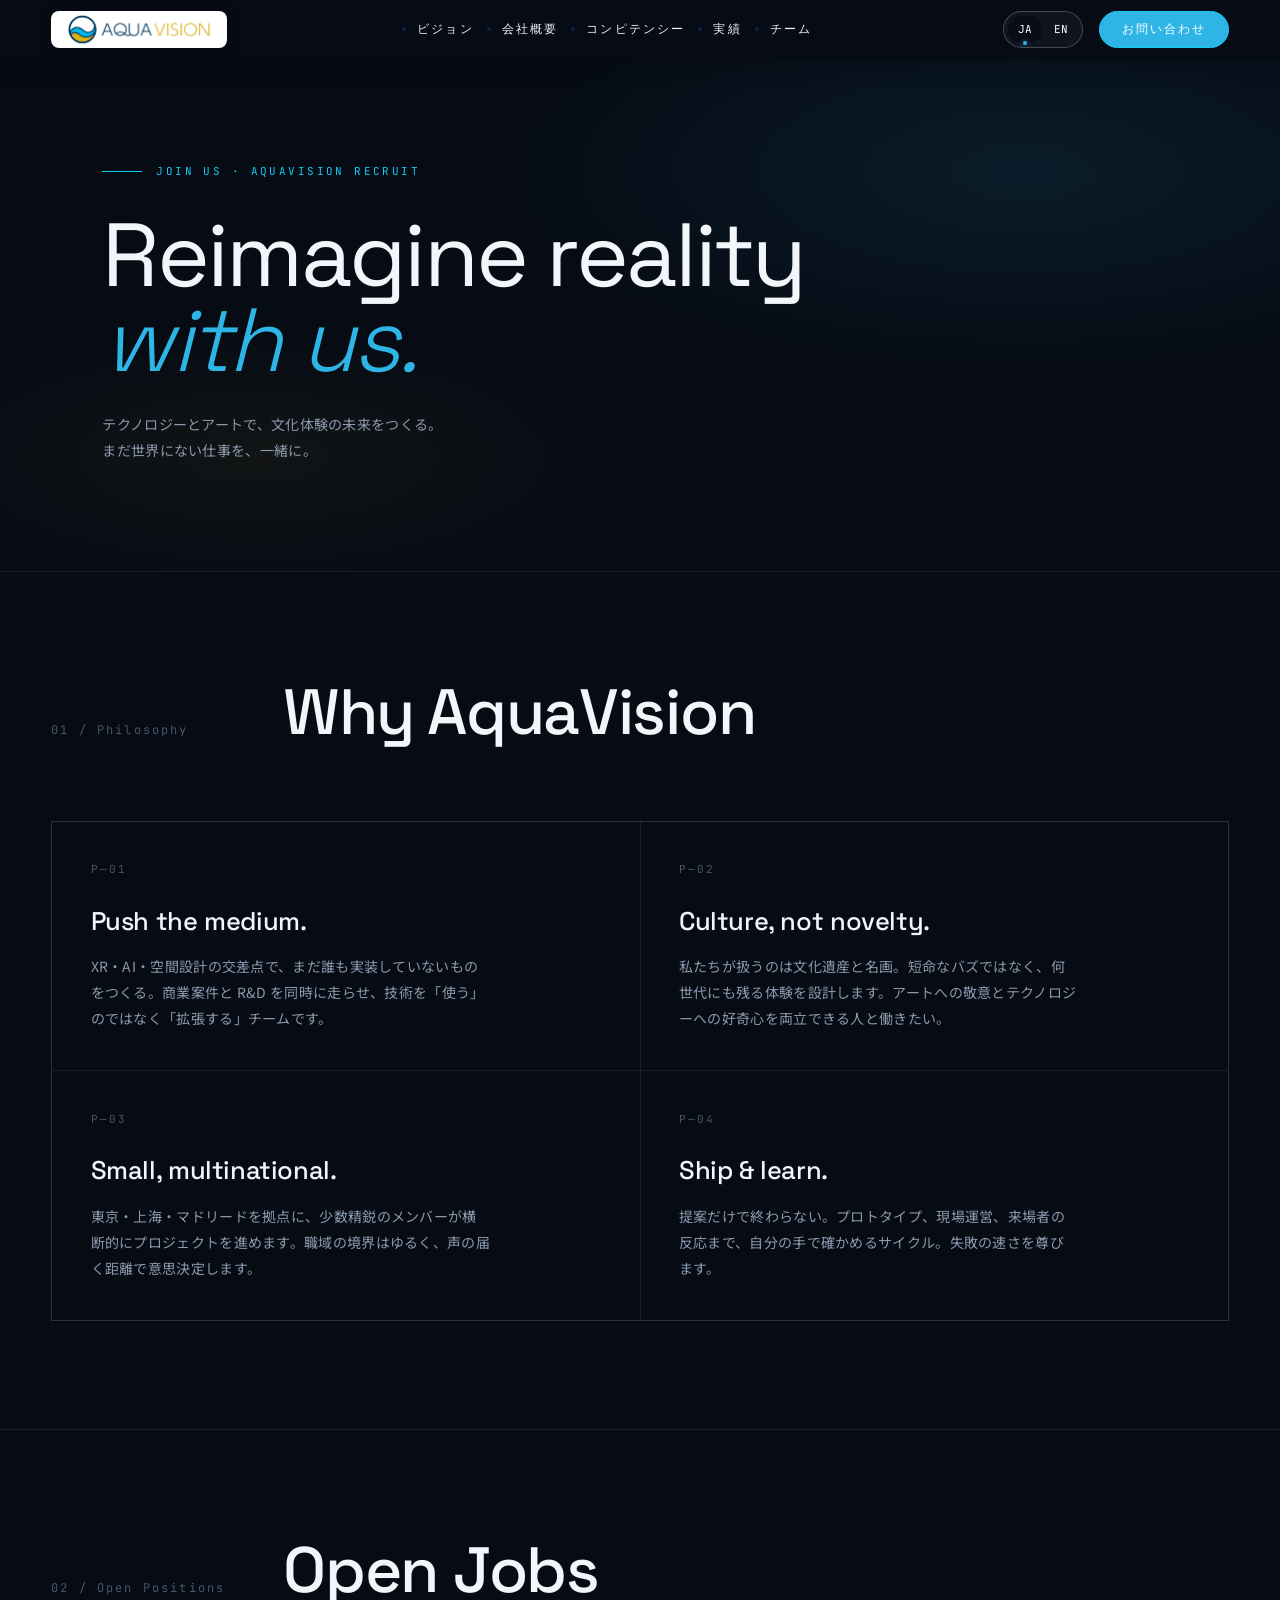
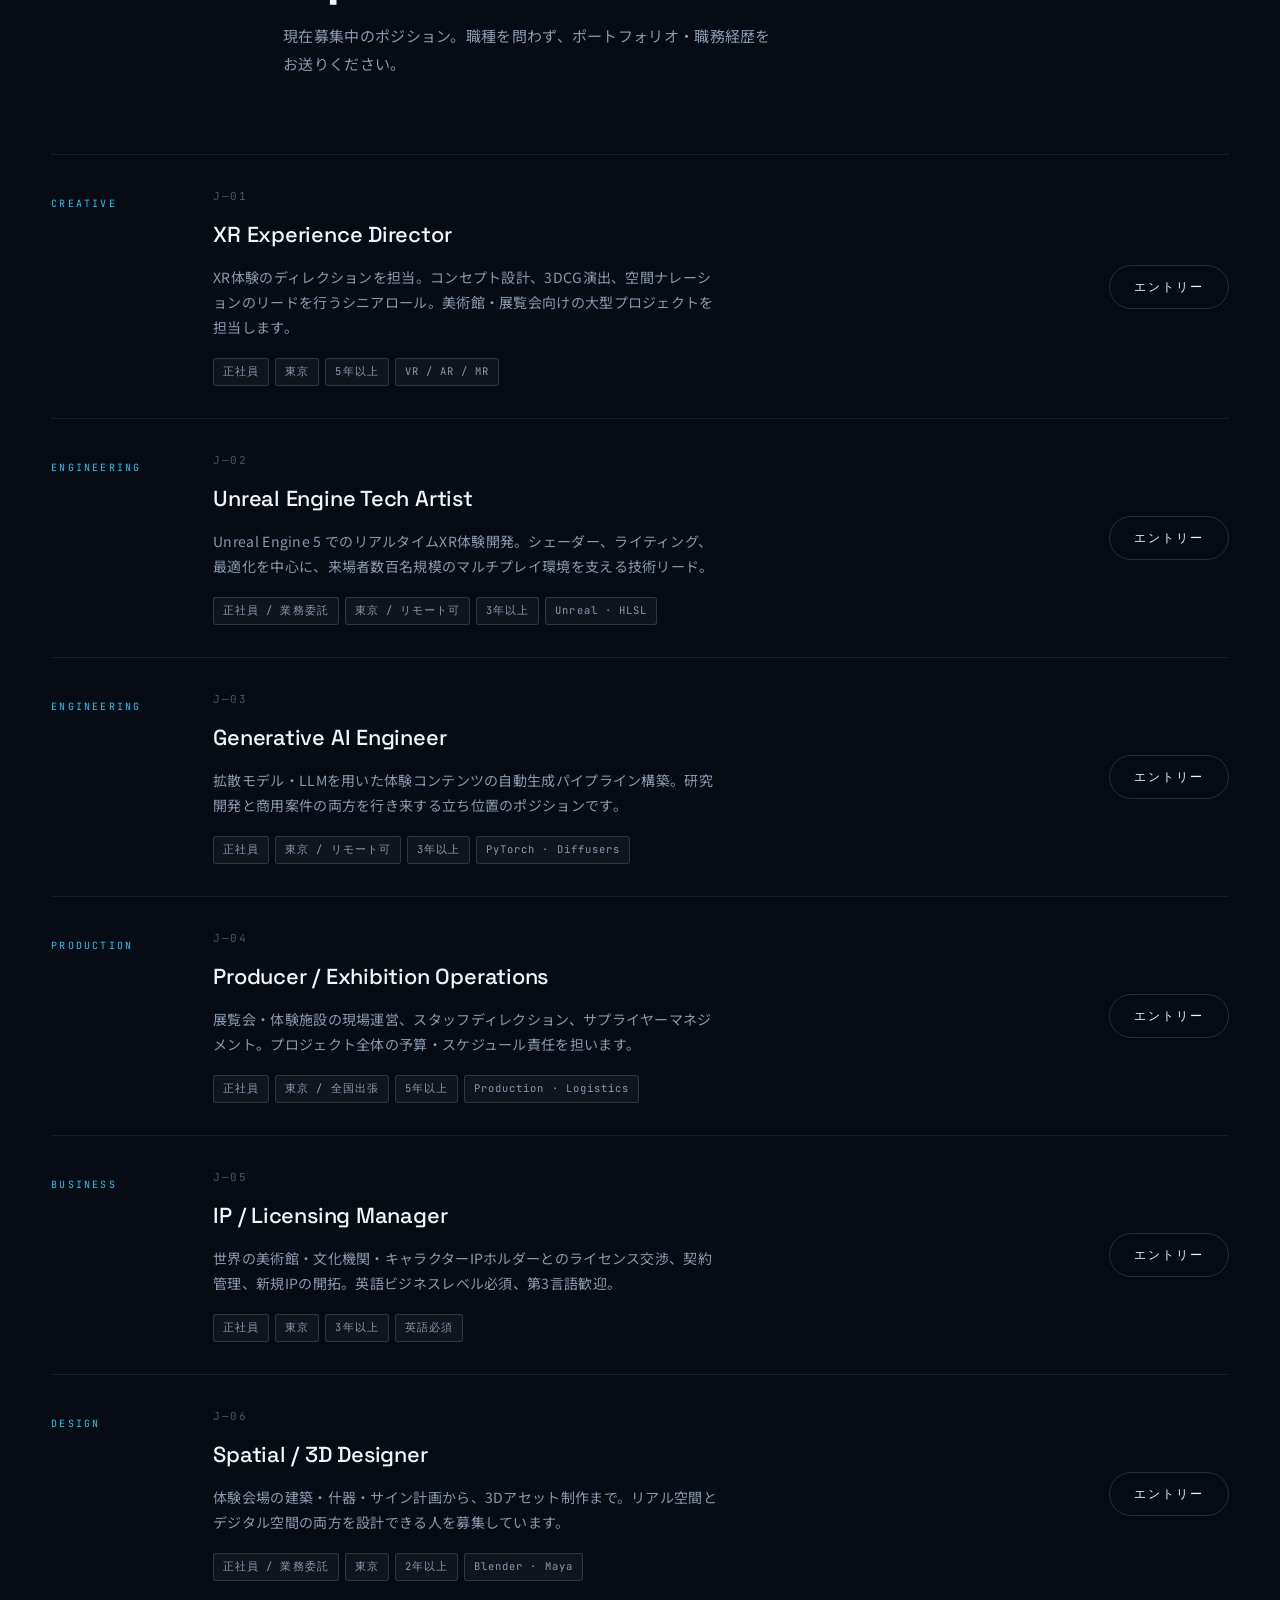
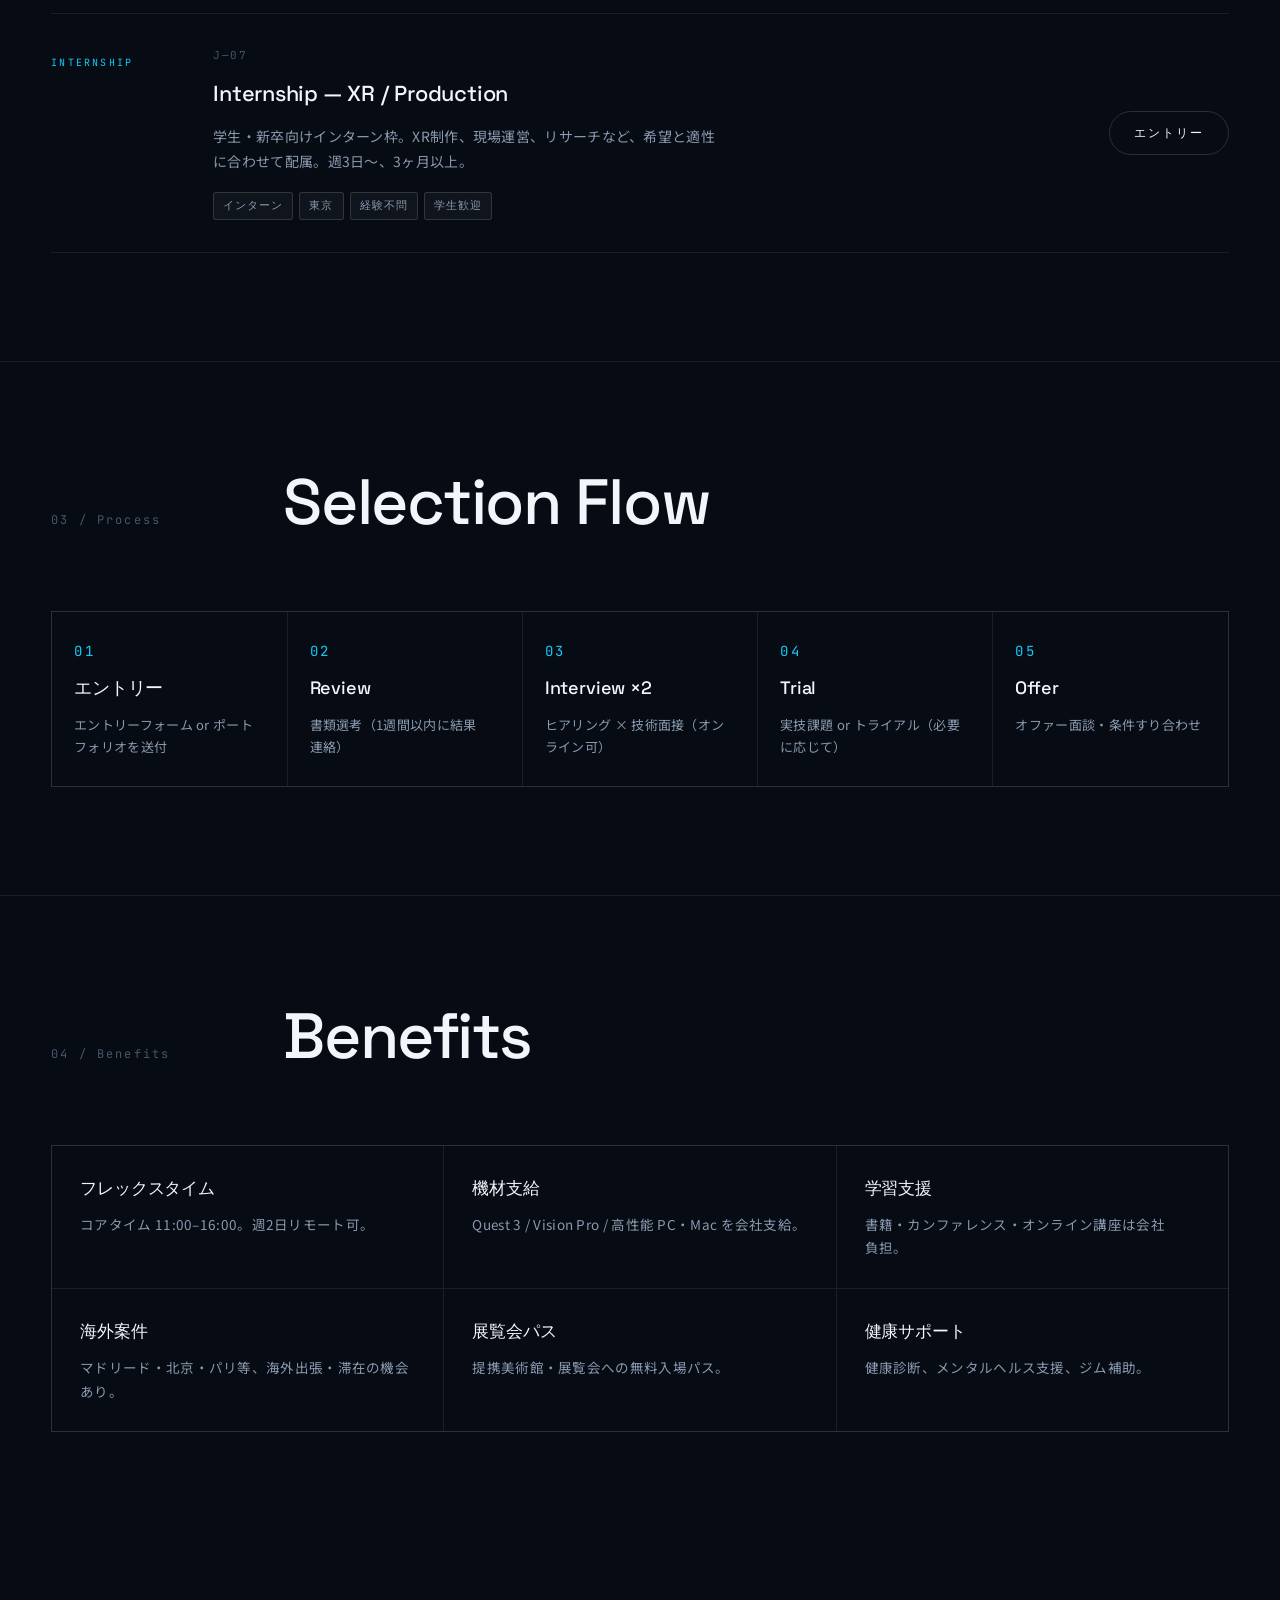
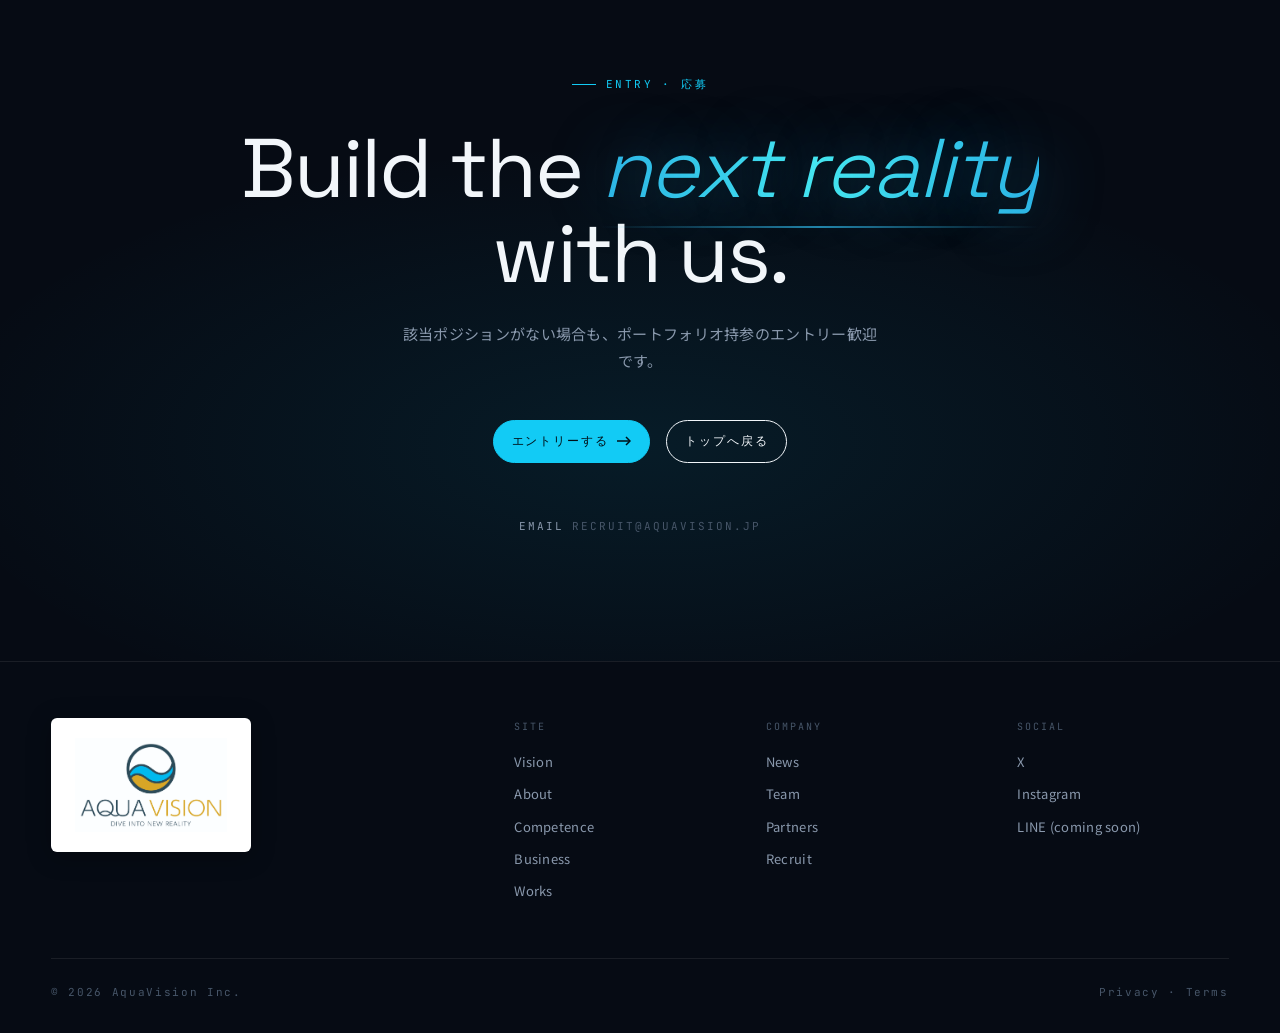
==== commit d08cf124: "Unify nav across all pages + UX improvements - All subpages: logo → aquavision_logo_RGB_02_A, hambur" ====
--- a/recruit.html
+++ b/recruit.html
@@ -15,7 +15,7 @@
 <!-- NAV -->
 <nav class="nav scrolled" style="border-color: rgb(6, 11, 20); background-color: rgb(6, 11, 20); height: 60px;">
   <a href="index.html#vision" class="brand nav-brand-logo" style="line-height: 37; height: 37px;">
-    <img src="assets/logo-horizontal-final.png" alt="AquaVision" style="width: auto; height: 35px;"/>
+    <img src="assets/aquavision_logo_RGB_02_A.jpg" alt="AquaVision" style="width: auto; height: 35px;"/>
   </a>
   <ul class="nav-menu">
     <li><a href="index.html#vision" style="color: rgb(239, 243, 247);">ビジョン</a></li>
@@ -25,13 +25,43 @@
     <li><a href="index.html#team" style="color: rgb(239, 243, 247);">チーム</a></li>
   </ul>
   <div class="nav-right">
-    <div class="lang-toggle" role="group" aria-label="Language">
+    <div class="lang-toggle nav-lang-desktop" role="group" aria-label="Language">
       <button class="active" style="background-color: rgb(7, 12, 21);">JA</button>
       <button style="color: rgb(255, 255, 255);">EN</button>
     </div>
-    <a href="index.html#contact" class="cta-pill primary" style="height: 37px; border-color: rgb(20, 203, 245); color: rgb(20, 203, 245);">お問い合わせ</a>
+    <a href="index.html#contact" class="cta-pill primary nav-cta-desktop" style="height: 37px; border-color: rgb(20, 203, 245); color: rgb(20, 203, 245);">お問い合わせ</a>
+    <button class="hamburger" id="hamburger" aria-label="メニュー" aria-expanded="false">
+      <span></span><span></span><span></span>
+    </button>
   </div>
 </nav>
+<div class="mobile-menu-overlay" id="menuOverlay" style="display:none;"></div>
+<div class="mobile-menu" id="mobileMenu" aria-hidden="true">
+  <ul class="mobile-menu-list">
+    <li><a href="index.html#vision">ビジョン</a></li>
+    <li><a href="index.html#about">会社概要</a></li>
+    <li><a href="index.html#services">コンピテンシー</a></li>
+    <li><a href="index.html#works">実績</a></li>
+    <li><a href="index.html#team">チーム</a></li>
+  </ul>
+  <div class="mobile-menu-bottom">
+    <div class="lang-toggle" role="group" aria-label="Language">
+      <button class="active">JA</button>
+      <button>EN</button>
+    </div>
+    <a href="index.html#contact" class="cta-pill primary">お問い合わせ</a>
+  </div>
+</div>
+<script>
+(function(){
+  var btn=document.getElementById('hamburger'),menu=document.getElementById('mobileMenu'),overlay=document.getElementById('menuOverlay');
+  function openMenu(){btn.classList.add('open');menu.classList.add('open');overlay.style.display='block';document.body.style.overflow='hidden';btn.setAttribute('aria-expanded','true');menu.setAttribute('aria-hidden','false');}
+  function closeMenu(){btn.classList.remove('open');menu.classList.remove('open');overlay.style.display='none';document.body.style.overflow='';btn.setAttribute('aria-expanded','false');menu.setAttribute('aria-hidden','true');}
+  btn.addEventListener('click',function(){btn.classList.contains('open')?closeMenu():openMenu();});
+  overlay.addEventListener('click',closeMenu);
+  menu.querySelectorAll('a').forEach(function(a){a.addEventListener('click',closeMenu);});
+})();
+</script>
 
 
 
@@ -113,7 +143,7 @@
             <span class="job-tag">VR / AR / MR</span>
           </div>
         </div>
-        <button type="button" class="job-apply">Apply</button>
+        <button type="button" class="job-apply">エントリー</button>
       </li>
 
       <li class="job-row">
@@ -129,7 +159,7 @@
             <span class="job-tag">Unreal · HLSL</span>
           </div>
         </div>
-        <button type="button" class="job-apply">Apply</button>
+        <button type="button" class="job-apply">エントリー</button>
       </li>
 
       <li class="job-row">
@@ -145,7 +175,7 @@
             <span class="job-tag">PyTorch · Diffusers</span>
           </div>
         </div>
-        <button type="button" class="job-apply">Apply</button>
+        <button type="button" class="job-apply">エントリー</button>
       </li>
 
       <li class="job-row">
@@ -161,7 +191,7 @@
             <span class="job-tag">Production · Logistics</span>
           </div>
         </div>
-        <button type="button" class="job-apply">Apply</button>
+        <button type="button" class="job-apply">エントリー</button>
       </li>
 
       <li class="job-row">
@@ -177,7 +207,7 @@
             <span class="job-tag">英語必須</span>
           </div>
         </div>
-        <button type="button" class="job-apply">Apply</button>
+        <button type="button" class="job-apply">エントリー</button>
       </li>
 
       <li class="job-row">
@@ -193,7 +223,7 @@
             <span class="job-tag">Blender · Maya</span>
           </div>
         </div>
-        <button type="button" class="job-apply">Apply</button>
+        <button type="button" class="job-apply">エントリー</button>
       </li>
 
       <li class="job-row">
@@ -209,7 +239,7 @@
             <span class="job-tag">学生歓迎</span>
           </div>
         </div>
-        <button type="button" class="job-apply">Apply</button>
+        <button type="button" class="job-apply">エントリー</button>
       </li>
 
     </ul>
@@ -226,7 +256,7 @@
       </div>
     </div>
     <ol class="flow-list">
-      <li><span class="flow-num">01</span><span class="flow-step">Apply</span><span class="flow-desc">エントリーフォーム or ポートフォリオを送付</span></li>
+      <li><span class="flow-num">01</span><span class="flow-step">エントリー</span><span class="flow-desc">エントリーフォーム or ポートフォリオを送付</span></li>
       <li><span class="flow-num">02</span><span class="flow-step">Review</span><span class="flow-desc">書類選考（1週間以内に結果連絡）</span></li>
       <li><span class="flow-num">03</span><span class="flow-step">Interview ×2</span><span class="flow-desc">ヒアリング × 技術面接（オンライン可）</span></li>
       <li><span class="flow-num">04</span><span class="flow-step">Trial</span><span class="flow-desc">実技課題 or トライアル（必要に応じて）</span></li>
--- a/styles.css
+++ b/styles.css
@@ -458,6 +458,11 @@
 }
 @media (max-width: 720px){
   .hero-jp{ font-size: 13px; white-space: pre-line; width: 100%; max-width: 100%; }
+}
+.hero-jp-sp{ display: none; }
+@media (max-width: 720px){
+  .hero-jp-pc{ display: none; }
+  .hero-jp-sp{ display: block; white-space: pre-line; }
 }
 .hero-bottom{
   display: grid;
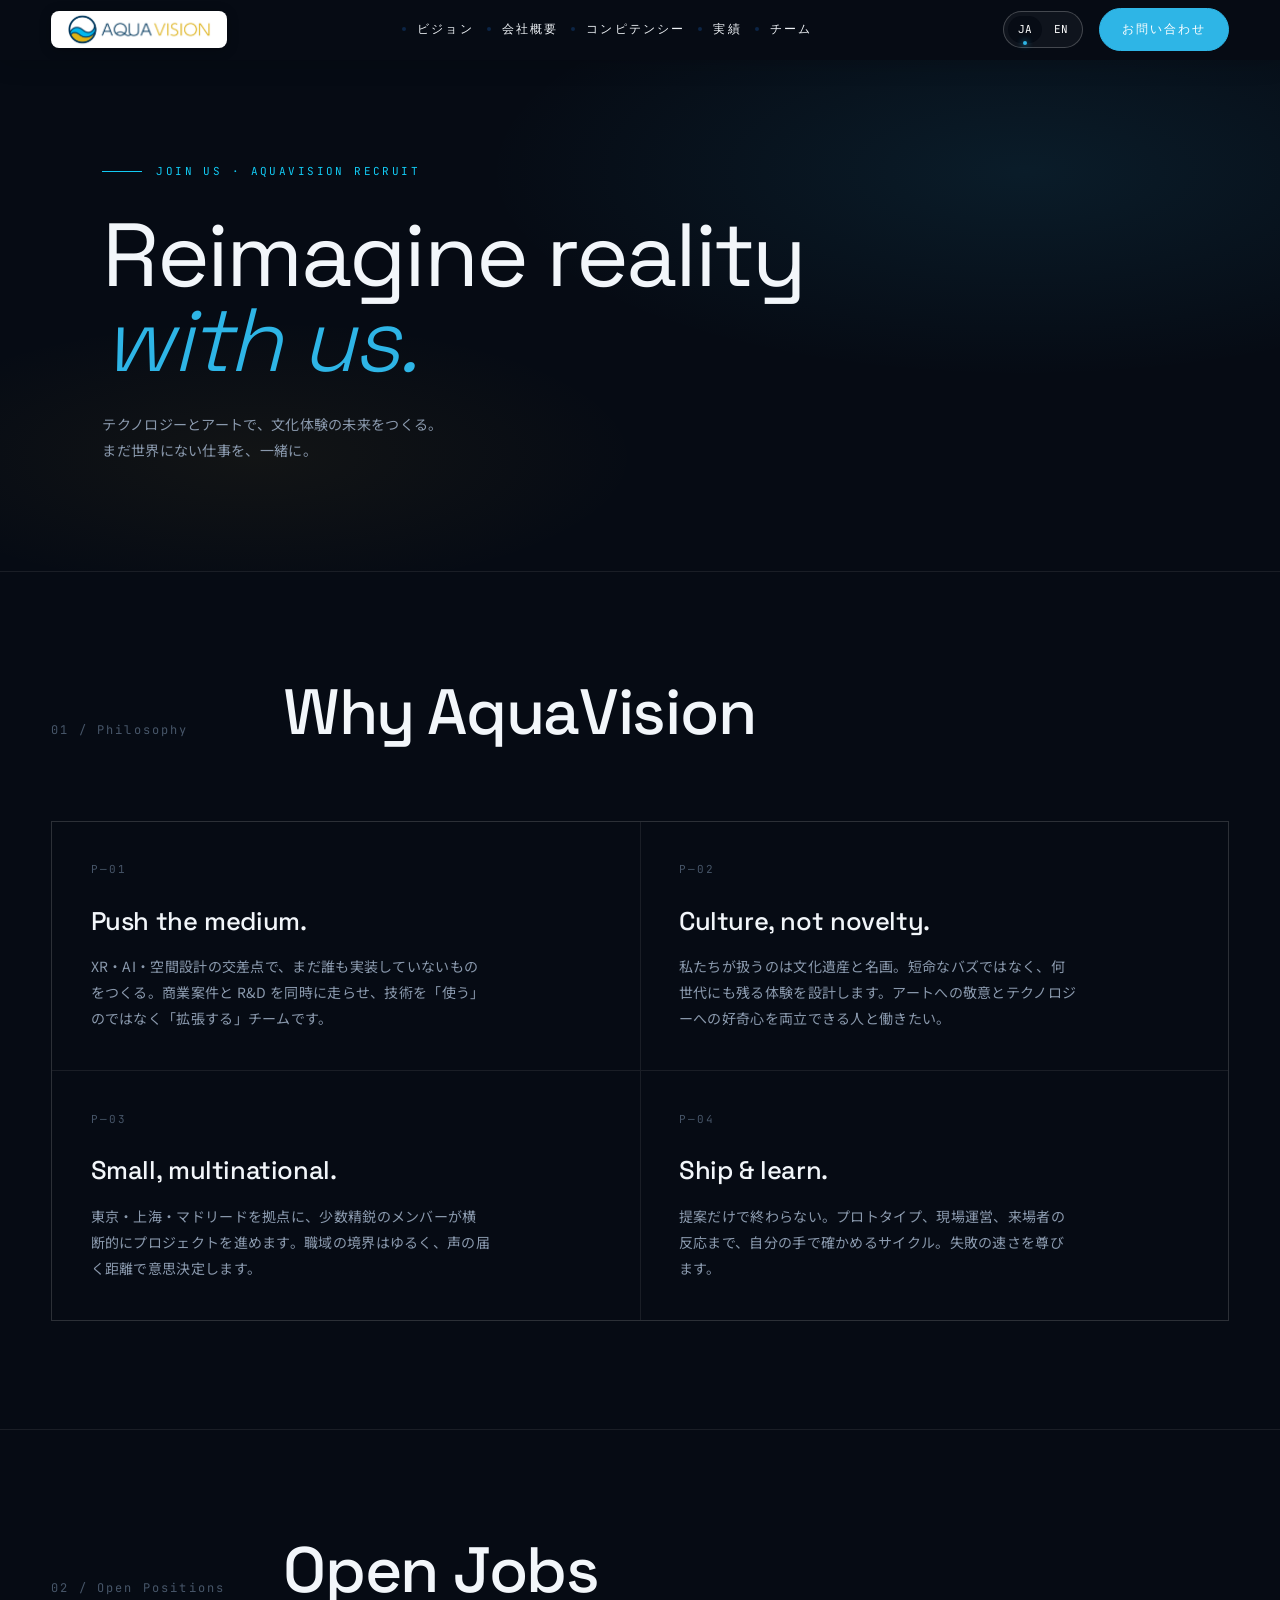
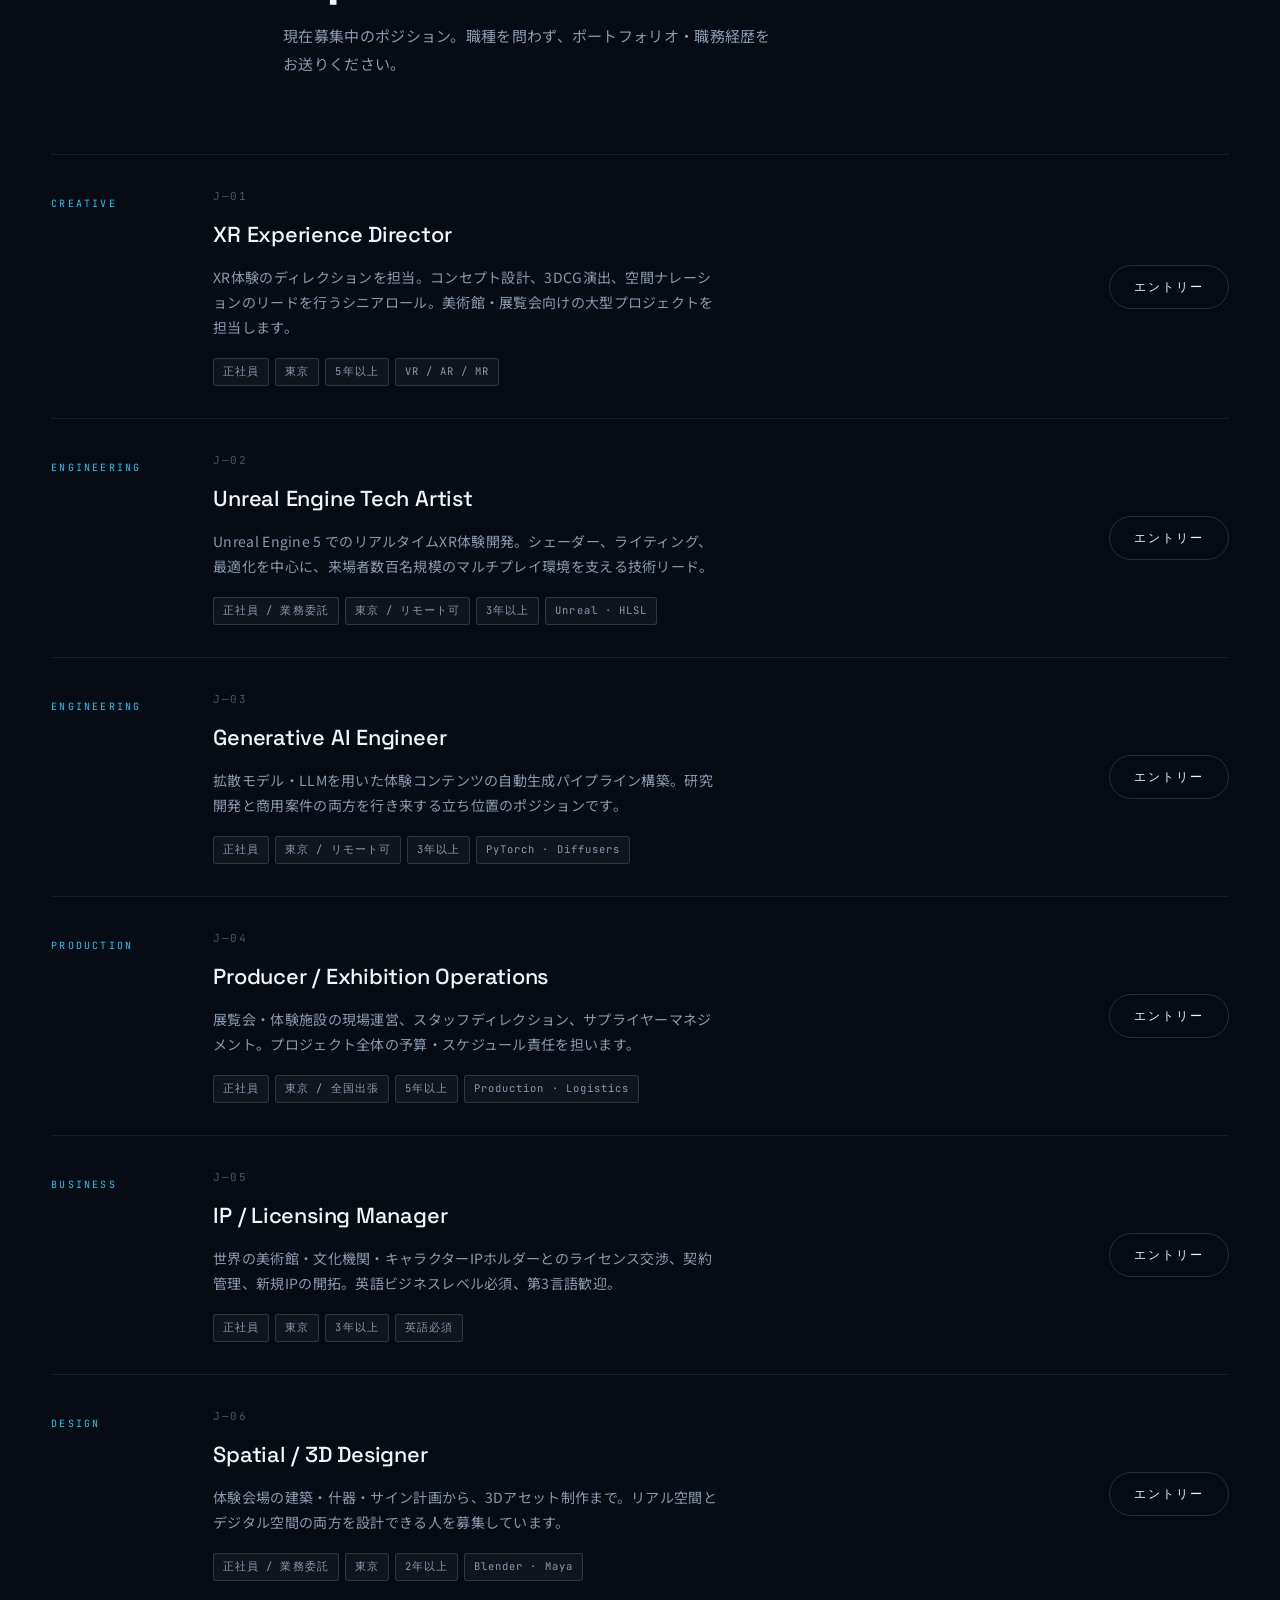
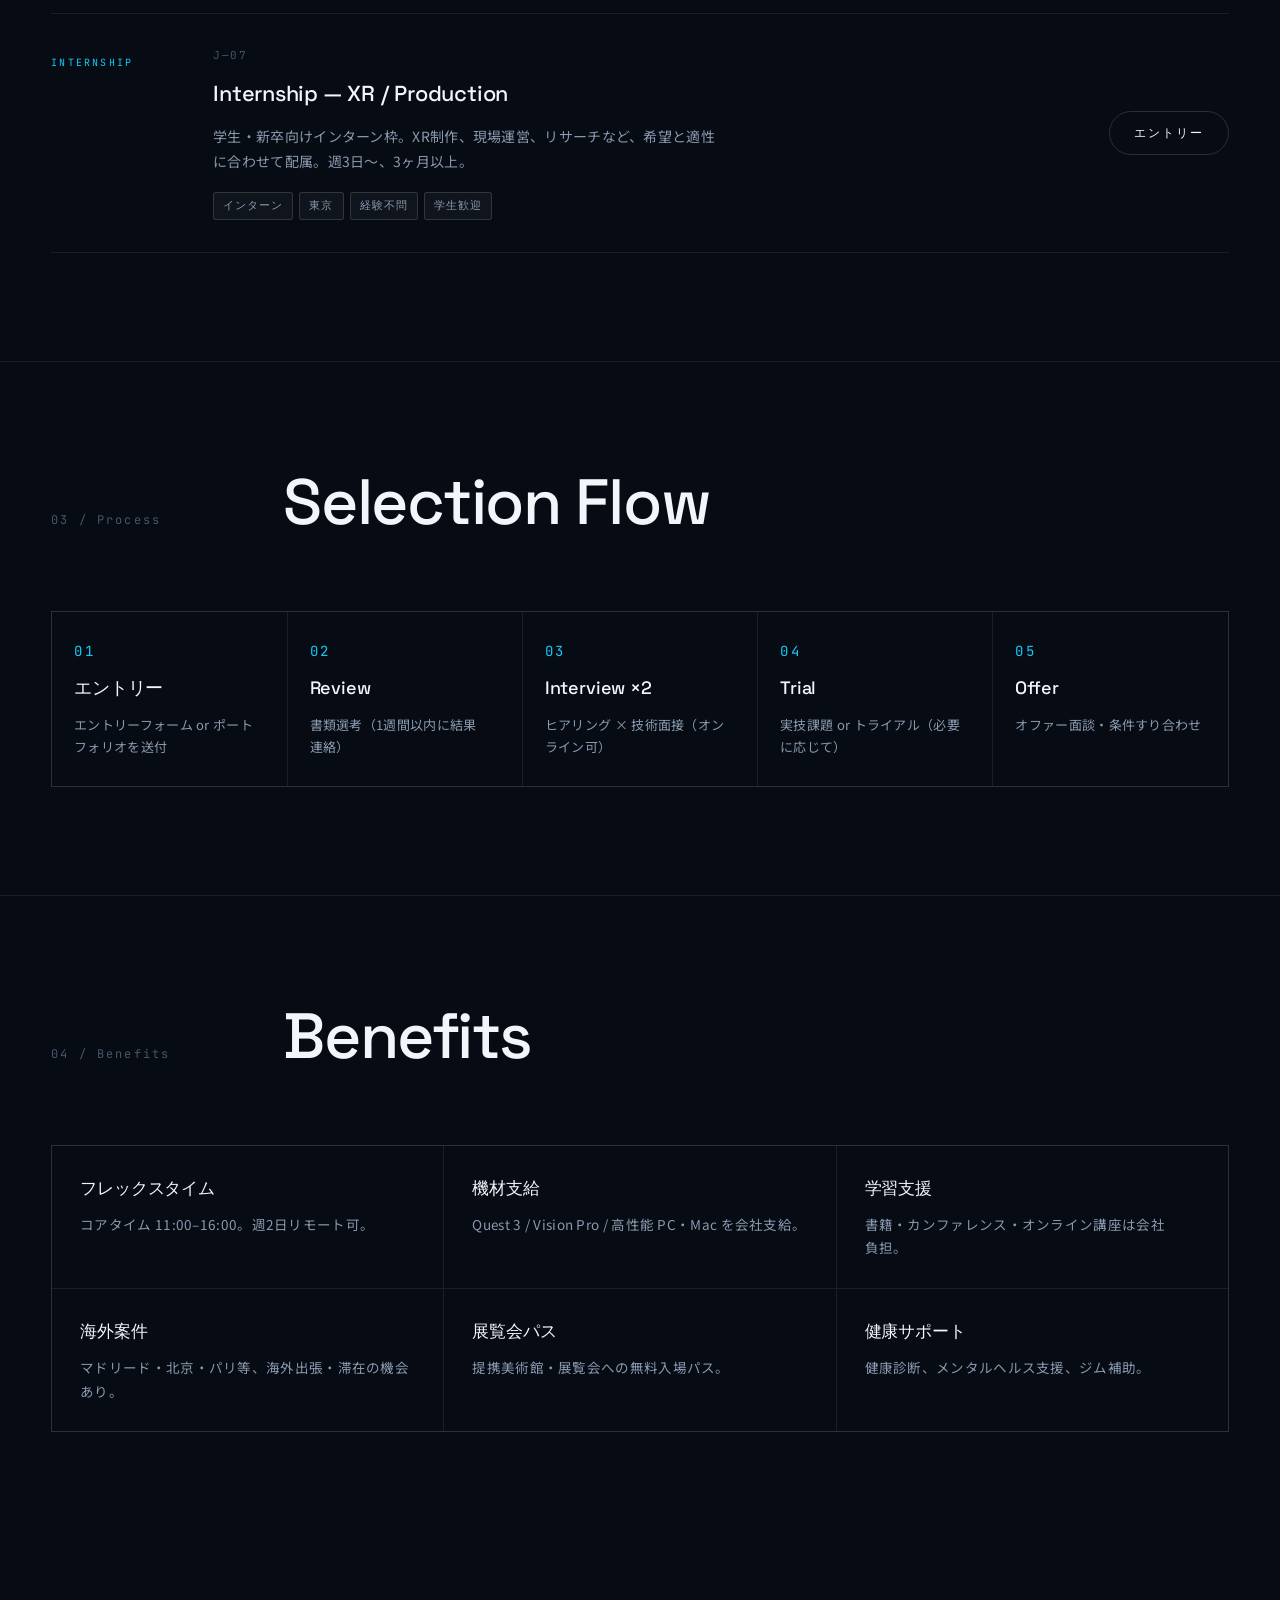
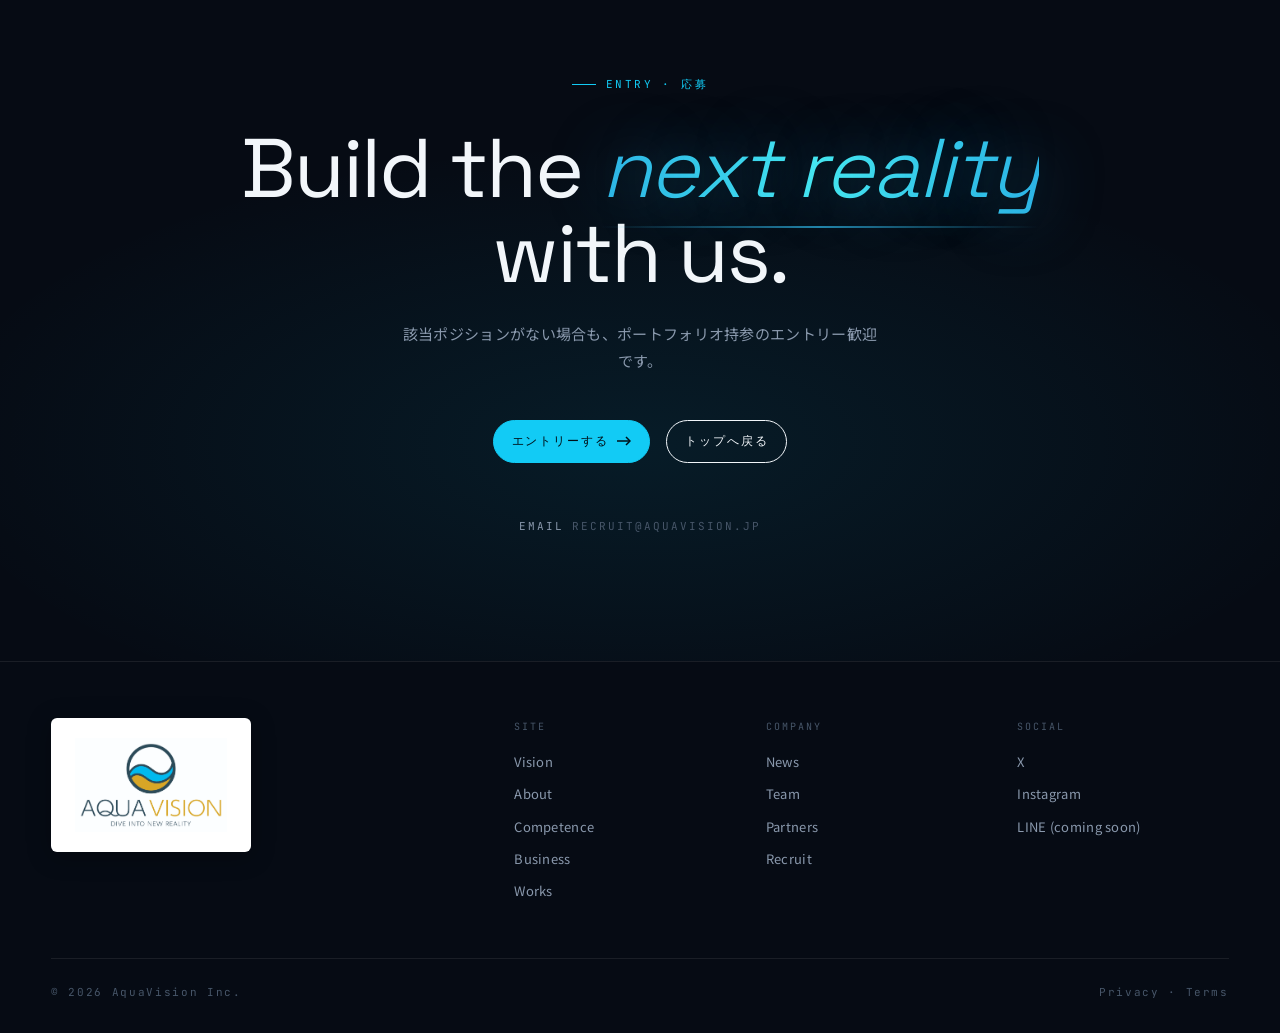
==== commit a52638c7: "All static pages: お問い合わせ nav button → contact popup - contact-popup.js: standalone vanilla JS contac" ====
--- a/recruit.html
+++ b/recruit.html
@@ -29,7 +29,7 @@
       <button class="active" style="background-color: rgb(7, 12, 21);">JA</button>
       <button style="color: rgb(255, 255, 255);">EN</button>
     </div>
-    <a href="index.html#contact" class="cta-pill primary nav-cta-desktop" style="height: 37px; border-color: rgb(20, 203, 245); color: rgb(20, 203, 245);">お問い合わせ</a>
+    <button type="button" class="cta-pill primary nav-cta-desktop" onclick="openContactPopup()">お問い合わせ</button>
     <button class="hamburger" id="hamburger" aria-label="メニュー" aria-expanded="false">
       <span></span><span></span><span></span>
     </button>
@@ -49,7 +49,7 @@
       <button class="active">JA</button>
       <button>EN</button>
     </div>
-    <a href="index.html#contact" class="cta-pill primary">お問い合わせ</a>
+    <button type="button" class="cta-pill primary" onclick="openContactPopup()">お問い合わせ</button>
   </div>
 </div>
 <script>
@@ -143,7 +143,7 @@
             <span class="job-tag">VR / AR / MR</span>
           </div>
         </div>
-        <button type="button" class="job-apply">エントリー</button>
+        <button type="button" class="job-apply" onclick="window.location='index.html?entry=recruit'">エントリー</button>
       </li>
 
       <li class="job-row">
@@ -159,7 +159,7 @@
             <span class="job-tag">Unreal · HLSL</span>
           </div>
         </div>
-        <button type="button" class="job-apply">エントリー</button>
+        <button type="button" class="job-apply" onclick="window.location='index.html?entry=recruit'">エントリー</button>
       </li>
 
       <li class="job-row">
@@ -175,7 +175,7 @@
             <span class="job-tag">PyTorch · Diffusers</span>
           </div>
         </div>
-        <button type="button" class="job-apply">エントリー</button>
+        <button type="button" class="job-apply" onclick="window.location='index.html?entry=recruit'">エントリー</button>
       </li>
 
       <li class="job-row">
@@ -191,7 +191,7 @@
             <span class="job-tag">Production · Logistics</span>
           </div>
         </div>
-        <button type="button" class="job-apply">エントリー</button>
+        <button type="button" class="job-apply" onclick="window.location='index.html?entry=recruit'">エントリー</button>
       </li>
 
       <li class="job-row">
@@ -207,7 +207,7 @@
             <span class="job-tag">英語必須</span>
           </div>
         </div>
-        <button type="button" class="job-apply">エントリー</button>
+        <button type="button" class="job-apply" onclick="window.location='index.html?entry=recruit'">エントリー</button>
       </li>
 
       <li class="job-row">
@@ -223,7 +223,7 @@
             <span class="job-tag">Blender · Maya</span>
           </div>
         </div>
-        <button type="button" class="job-apply">エントリー</button>
+        <button type="button" class="job-apply" onclick="window.location='index.html?entry=recruit'">エントリー</button>
       </li>
 
       <li class="job-row">
@@ -239,7 +239,7 @@
             <span class="job-tag">学生歓迎</span>
           </div>
         </div>
-        <button type="button" class="job-apply">エントリー</button>
+        <button type="button" class="job-apply" onclick="window.location='index.html?entry=recruit'">エントリー</button>
       </li>
 
     </ul>
@@ -349,5 +349,30 @@
 
 
 
+<script>
+(function(){
+  var JA = ['ビジョン','会社概要','コンピテンシー','実績','チーム'];
+  var EN = ['Vision','About','Competence','Works','Team'];
+  function applyLang(lang){
+    var items = document.querySelectorAll('.nav-menu li a');
+    var texts = lang === 'en' ? EN : JA;
+    items.forEach(function(a,i){ if(texts[i]) a.textContent = texts[i]; });
+    var mItems = document.querySelectorAll('.mobile-menu-list li a');
+    mItems.forEach(function(a,i){ if(texts[i]) a.textContent = texts[i]; });
+    var ctas = document.querySelectorAll('.nav-cta-desktop, .mobile-menu-bottom .cta-pill');
+    ctas.forEach(function(el){ el.textContent = lang === 'en' ? 'Contact' : 'お問い合わせ'; });
+    document.querySelectorAll('.lang-toggle button').forEach(function(btn){
+      btn.classList.toggle('active', btn.textContent.trim().toLowerCase() === lang);
+    });
+    localStorage.setItem('aq_lang', lang);
+  }
+  document.querySelectorAll('.lang-toggle button').forEach(function(btn){
+    btn.addEventListener('click', function(){ applyLang(btn.textContent.trim().toLowerCase()); });
+  });
+  var saved = localStorage.getItem('aq_lang');
+  if(saved) applyLang(saved);
+})();
+</script>
+<script src="contact-popup.js"></script>
 </body>
 </html>
--- a/styles.css
+++ b/styles.css
@@ -233,6 +233,10 @@
 @media (max-width: 900px){
   .nav-lang-desktop,
   .nav-cta-desktop{ display: none !important; }
+}
+.nav-lang-mobile{ display: none !important; }
+@media (max-width: 900px){
+  .nav-lang-mobile{ display: flex !important; }
 }
 
 /* ================ Hamburger ================ */
@@ -1452,6 +1456,7 @@
   padding: clamp(28px, 4vw, 48px);
   position: relative;
   animation: modal-rise .35s cubic-bezier(.2,.7,.2,1);
+  text-align: left;
 }
 .contact-modal-head{ margin-bottom: 28px; }
 .contact-modal-eyebrow{
@@ -1630,6 +1635,15 @@
   letter-spacing: -0.02em;
   line-height: 1.0;
 }
+.work-modal-brand{
+  font-family: var(--font-en);
+  font-weight: 600;
+  font-size: clamp(24px, 2.8vw, 40px);
+  letter-spacing: 0.04em;
+  color: var(--fg);
+  margin-top: 10px;
+  line-height: 1.1;
+}
 .work-modal-sub{
   font-family: var(--font-jp);
   font-size: clamp(14px, 1vw, 16px);
